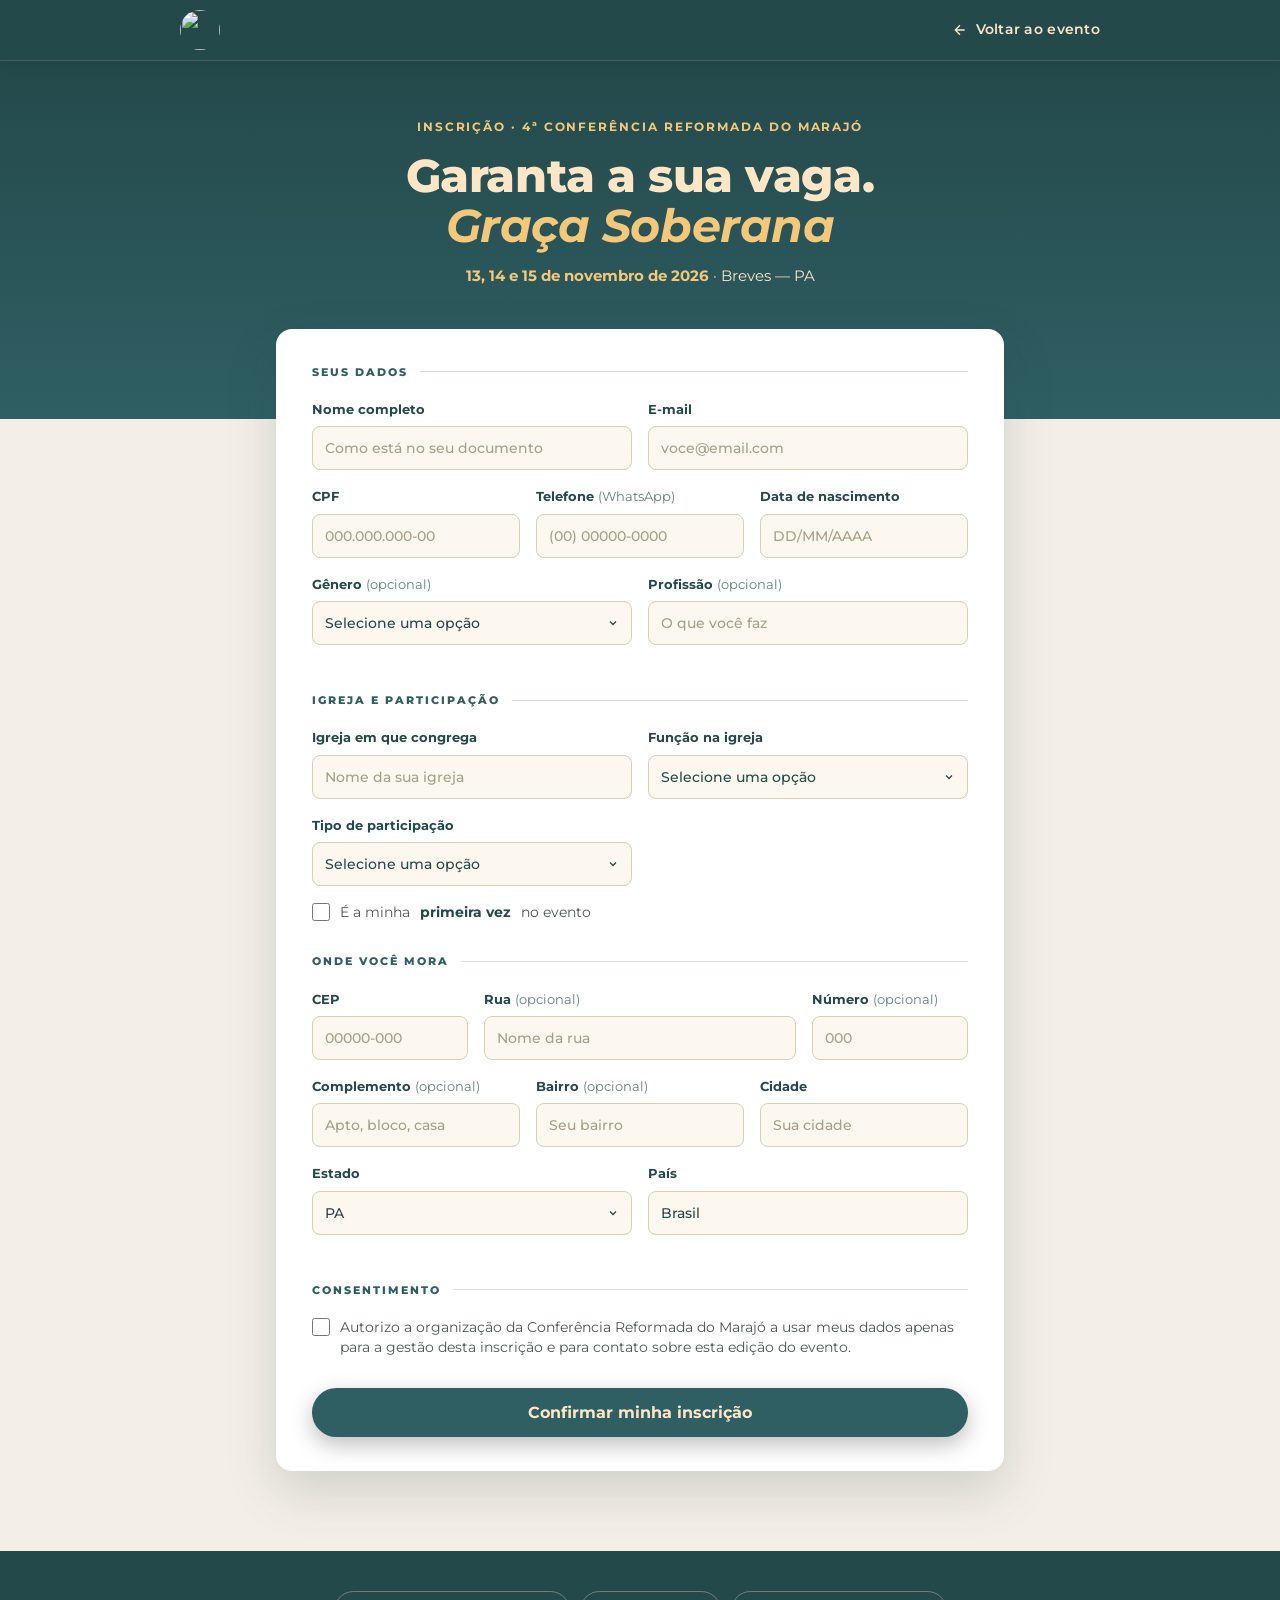
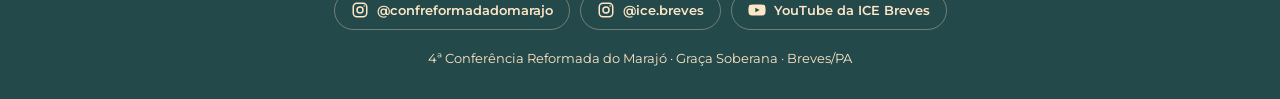
==== inscricao.html @ d71b738f "Add files via upload" ====
<!doctype html>
<html lang="pt-BR">
<head>
<meta charset="utf-8">
<meta name="viewport" content="width=device-width,initial-scale=1">
<title>Inscrição · Graça Soberana</title>
<meta name="description" content="Inscreva-se na 4ª Conferência Reformada do Marajó — Graça Soberana. 13, 14 e 15 de novembro de 2026, Breves/PA.">
<meta name="theme-color" content="#24494b">
<link rel="icon" href="img/favicon.png">
<link rel="apple-touch-icon" href="img/icone.png">
<link rel="preconnect" href="https://fonts.googleapis.com">
<link rel="preconnect" href="https://fonts.gstatic.com" crossorigin>
<link href="https://fonts.googleapis.com/css2?family=Montserrat:ital,wght@0,300;0,400;0,500;0,600;0,700;0,800;1,400&display=swap" rel="stylesheet">
<link rel="stylesheet" href="style.css">
</head>
<body class="page-form">

<header class="form-header">
  <div class="wrap nav">
    <a class="logo" href="index.html" aria-label="Página inicial"><img src="img/icone.png" alt=""></a>
    <a class="back" href="index.html">
      <svg width="16" height="16" viewBox="0 0 24 24" fill="none" stroke="currentColor" stroke-width="2" aria-hidden="true"><path d="M19 12H5M12 19l-7-7 7-7"/></svg>
      Voltar ao evento</a>
  </div>
</header>

<section class="form-hero">
  <img class="watermark" src="img/rosa.png" alt="" aria-hidden="true">
  <p class="eyebrow">Inscrição · 4ª Conferência Reformada do Marajó</p>
  <h1>Garanta a sua vaga.<br><span>Graça Soberana</span></h1>
  <p class="when"><strong>13, 14 e 15 de novembro de 2026</strong> · <span style="white-space:nowrap">Breves — PA</span></p>
</section>

<main class="form-main">
  <form id="form" class="card" novalidate>

    <fieldset>
      <legend>Seus dados</legend>
      <div class="row r2">
        <label>Nome completo
          <input name="nome" required autocomplete="name" placeholder="Como está no seu documento"></label>
        <label>E-mail
          <input name="email" type="email" required autocomplete="email" placeholder="voce@email.com"></label>
      </div>
      <div class="row r3">
        <label>CPF
          <input name="cpf" required inputmode="numeric" data-mask="cpf" placeholder="000.000.000-00"></label>
        <label>Telefone <i>(WhatsApp)</i>
          <input name="telefone" type="tel" required autocomplete="tel" data-mask="tel" placeholder="(00) 00000-0000"></label>
        <label>Data de nascimento
          <input name="nascimento" required inputmode="numeric" data-mask="data" placeholder="DD/MM/AAAA"></label>
      </div>
      <div class="row r2">
        <label>Gênero <i>(opcional)</i>
          <select name="genero">
            <option value="">Selecione uma opção</option>
            <option>Masculino</option><option>Feminino</option><option>Prefiro não informar</option>
          </select></label>
        <label>Profissão <i>(opcional)</i>
          <input name="profissao" placeholder="O que você faz"></label>
      </div>
    </fieldset>

    <fieldset>
      <legend>Igreja e participação</legend>
      <div class="row r2">
        <label>Igreja em que congrega
          <input name="igreja" required placeholder="Nome da sua igreja"></label>
        <label>Função na igreja
          <select name="funcao" required>
            <option value="">Selecione uma opção</option>
            <option>Membro</option><option>Pastor</option><option>Presbítero</option><option>Diácono</option>
            <option>Líder de ministério</option><option>Seminarista</option><option>Visitante / não membro</option><option>Outra</option>
          </select></label>
      </div>
      <div class="row r2">
        <label>Tipo de participação
          <select name="participacao" required>
            <option value="">Selecione uma opção</option>
            <option>Todos os dias (13 a 15)</option>
            <option>Somente sexta-feira (13)</option>
            <option>Somente sábado (14)</option>
            <option>Somente domingo (15)</option>
          </select></label>
      </div>
      <label class="check"><input type="checkbox" name="primeira_vez" value="Sim"> É a minha <b>primeira vez</b> no evento</label>
    </fieldset>

    <fieldset>
      <legend>Onde você mora</legend>
      <div class="row r-cep">
        <label>CEP
          <input name="cep" required inputmode="numeric" data-mask="cep" autocomplete="postal-code" placeholder="00000-000"></label>
        <label>Rua <i>(opcional)</i>
          <input name="rua" autocomplete="address-line1" placeholder="Nome da rua"></label>
        <label>Número <i>(opcional)</i>
          <input name="numero" placeholder="000"></label>
      </div>
      <div class="row r3">
        <label>Complemento <i>(opcional)</i>
          <input name="complemento" placeholder="Apto, bloco, casa"></label>
        <label>Bairro <i>(opcional)</i>
          <input name="bairro" placeholder="Seu bairro"></label>
        <label>Cidade
          <input name="cidade" required autocomplete="address-level2" placeholder="Sua cidade"></label>
      </div>
      <div class="row r2">
        <label>Estado
          <select name="estado" required>
            <option value="">Selecione uma opção</option>
            <option>AC</option><option>AL</option><option>AP</option><option>AM</option><option>BA</option><option>CE</option><option>DF</option>
            <option>ES</option><option>GO</option><option>MA</option><option>MT</option><option>MS</option><option>MG</option><option selected>PA</option>
            <option>PB</option><option>PR</option><option>PE</option><option>PI</option><option>RJ</option><option>RN</option><option>RS</option>
            <option>RO</option><option>RR</option><option>SC</option><option>SP</option><option>SE</option><option>TO</option><option>Outro país</option>
          </select></label>
        <label>País
          <input name="pais" required value="Brasil" autocomplete="country-name"></label>
      </div>
    </fieldset>

    <fieldset>
      <legend>Consentimento</legend>
      <label class="check"><input type="checkbox" name="consentimento" value="Sim" required>
        Autorizo a organização da Conferência Reformada do Marajó a usar meus dados apenas para a gestão desta inscrição e para contato sobre esta edição do evento.</label>
    </fieldset>

    <p class="form-error" id="erro" role="alert" hidden></p>
    <button class="btn submit" type="submit">Confirmar minha inscrição</button>
  </form>

  <div class="card done" id="sucesso" hidden tabindex="-1">
    <img src="img/icone.png" alt="">
    <h2>Inscrição confirmada!</h2>
    <p>Obrigado, <strong id="sucesso-nome"></strong>. Recebemos sua inscrição para a <b>Graça Soberana</b>, nos dias 13, 14 e 15 de novembro, em Breves — PA.</p>
    <p>Em breve entraremos em contato pelo WhatsApp ou e-mail informado.</p>
    <a class="btn" href="index.html">Voltar ao evento</a>
  </div>
</main>

<footer>
  <img src="img/rosa.png" alt="">
  <div class="social">
    <a href="https://www.instagram.com/confreformadadomarajo/" target="_blank" rel="noopener">
      <svg viewBox="0 0 24 24" width="18" height="18" fill="none" stroke="currentColor" stroke-width="2" aria-hidden="true"><rect x="3" y="3" width="18" height="18" rx="5"/><circle cx="12" cy="12" r="4"/><circle cx="17.5" cy="6.5" r="1" fill="currentColor" stroke="none"/></svg>
      @confreformadadomarajo</a>
    <a href="https://www.instagram.com/ice.breves/" target="_blank" rel="noopener">
      <svg viewBox="0 0 24 24" width="18" height="18" fill="none" stroke="currentColor" stroke-width="2" aria-hidden="true"><rect x="3" y="3" width="18" height="18" rx="5"/><circle cx="12" cy="12" r="4"/><circle cx="17.5" cy="6.5" r="1" fill="currentColor" stroke="none"/></svg>
      @ice.breves</a>
    <a href="https://www.youtube.com/@IgrejaCrist%C3%A3Evang%C3%A9licaBreves-P" target="_blank" rel="noopener">
      <svg viewBox="0 0 24 24" width="18" height="18" fill="currentColor" aria-hidden="true"><path d="M23 7.2a3 3 0 0 0-2.1-2.1C19 4.6 12 4.6 12 4.6s-7 0-8.9.5A3 3 0 0 0 1 7.2 31 31 0 0 0 .5 12a31 31 0 0 0 .5 4.8 3 3 0 0 0 2.1 2.1c1.9.5 8.9.5 8.9.5s7 0 8.9-.5a3 3 0 0 0 2.1-2.1 31 31 0 0 0 .5-4.8 31 31 0 0 0-.5-4.8zM9.75 15.02V8.98L15.5 12l-5.75 3.02z"/></svg>
      YouTube da ICE Breves</a>
  </div>
  4ª Conferência Reformada do Marajó · Graça Soberana · Breves/PA
</footer>

<script>
// ===== Edite aqui =====
// URL do "App da Web" do Google Apps Script (veja o arquivo google-apps-script.gs).
// Enquanto estiver vazio, o formulário NÃO envia os dados (apenas simula, para testes).
const ENDPOINT = "";
// ======================

const form = document.getElementById('form');
const erro = document.getElementById('erro');

// Máscaras
const masks = {
  cpf:  v => v.slice(0, 11).replace(/(\d{3})(\d)/, '$1.$2').replace(/(\d{3})(\d)/, '$1.$2').replace(/(\d{3})(\d{1,2})$/, '$1-$2'),
  tel:  v => v.slice(0, 11).replace(/^(\d{2})(\d)/, '($1) $2').replace(/(\d)(\d{4})$/, '$1-$2'),
  data: v => v.slice(0, 8).replace(/^(\d{2})(\d)/, '$1/$2').replace(/^(\d{2}\/\d{2})(\d)/, '$1/$2'),
  cep:  v => v.slice(0, 8).replace(/^(\d{5})(\d)/, '$1-$2')
};
form.querySelectorAll('[data-mask]').forEach(i => i.addEventListener('input', () => {
  i.value = masks[i.dataset.mask](i.value.replace(/\D/g, ''));
}));

// Validações extras
function cpfValido(c) {
  c = c.replace(/\D/g, '');
  if (c.length !== 11 || /^(\d)\1+$/.test(c)) return false;
  for (let t = 9; t < 11; t++) {
    let s = 0;
    for (let i = 0; i < t; i++) s += c[i] * (t + 1 - i);
    if (((s * 10) % 11) % 10 != c[t]) return false;
  }
  return true;
}
function dataValida(d) {
  const m = d.match(/^(\d{2})\/(\d{2})\/(\d{4})$/);
  if (!m) return false;
  const dt = new Date(m[3], m[2] - 1, m[1]);
  return dt.getDate() == m[1] && dt.getMonth() == m[2] - 1 && m[3] > 1900 && dt < new Date();
}
const extras = {
  cpf: i => cpfValido(i.value) || 'CPF inválido.',
  telefone: i => i.value.replace(/\D/g, '').length >= 10 || 'Telefone incompleto.',
  nascimento: i => dataValida(i.value) || 'Data de nascimento inválida.',
  cep: i => i.value.replace(/\D/g, '').length === 8 || 'CEP incompleto.'
};

// Preenche o endereço pelo CEP (ViaCEP)
form.cep.addEventListener('input', async () => {
  const cep = form.cep.value.replace(/\D/g, '');
  if (cep.length !== 8) return;
  try {
    const r = await (await fetch(`https://viacep.com.br/ws/${cep}/json/`)).json();
    if (r.erro) return;
    if (!form.rua.value) form.rua.value = r.logradouro || '';
    if (!form.bairro.value) form.bairro.value = r.bairro || '';
    form.cidade.value = r.localidade || form.cidade.value;
    if (r.uf) form.estado.value = r.uf;
    form.numero.focus();
  } catch (e) { /* sem internet: a pessoa preenche manualmente */ }
});

function validar() {
  let primeiro = null;
  form.querySelectorAll('input, select').forEach(i => {
    let msg = '';
    if (i.required && (i.type === 'checkbox' ? !i.checked : !i.value.trim())) msg = 'Campo obrigatório.';
    else if (i.type === 'email' && i.value && !i.checkValidity()) msg = 'E-mail inválido.';
    else if (i.value && extras[i.name]) { const r = extras[i.name](i); if (r !== true) msg = r; }
    const box = i.closest('label');
    box.classList.toggle('invalid', !!msg);
    box.querySelector('.msg')?.remove();
    if (msg && i.type !== 'checkbox') box.insertAdjacentHTML('beforeend', `<small class="msg">${msg}</small>`);
    if (msg && !primeiro) primeiro = i;
  });
  if (primeiro) primeiro.focus();
  return !primeiro;
}
form.addEventListener('input', e => {
  const box = e.target.closest('label');
  if (box?.classList.contains('invalid')) { box.classList.remove('invalid'); box.querySelector('.msg')?.remove(); }
});

form.addEventListener('submit', async e => {
  e.preventDefault();
  erro.hidden = true;
  if (!validar()) { erro.textContent = 'Confira os campos destacados.'; erro.hidden = false; return; }

  const btn = form.querySelector('.submit');
  btn.disabled = true; btn.textContent = 'Enviando…';
  const dados = Object.fromEntries(new FormData(form));
  dados.primeira_vez = dados.primeira_vez || 'Não';
  dados.data_inscricao = new Date().toLocaleString('pt-BR');

  try {
    if (ENDPOINT) {
      // text/plain evita o bloqueio de CORS do Google Apps Script
      await fetch(ENDPOINT, { method: 'POST', mode: 'no-cors', headers: { 'Content-Type': 'text/plain;charset=utf-8' }, body: JSON.stringify(dados) });
    } else {
      console.warn('ENDPOINT não configurado — inscrição apenas simulada:', dados);
    }
    document.getElementById('sucesso-nome').textContent = dados.nome.split(' ')[0];
    form.hidden = true;
    const ok = document.getElementById('sucesso');
    ok.hidden = false; ok.focus();
    scrollTo({ top: document.querySelector('.form-main').offsetTop - 120, behavior: 'smooth' });
  } catch (err) {
    erro.textContent = 'Não foi possível enviar agora. Verifique sua conexão e tente novamente.';
    erro.hidden = false;
    btn.disabled = false; btn.textContent = 'Confirmar minha inscrição';
  }
});
</script>
</body>
</html>
---- style.css ----
:root{
  --teal:#2f5f63;
  --teal-2:#3a6b6f;
  --teal-3:#24494b;
  --cream:#fde6c6;
  --sand:#e4d9c3;
  --ink:#4f5658;
  --gray:#e2e0dc;
  --gutter:20px;
}
*{box-sizing:border-box;margin:0;padding:0}
html{scroll-behavior:smooth;scroll-padding-top:64px;-webkit-text-size-adjust:100%;text-size-adjust:100%}
/* trava a rolagem da página enquanto o menu do celular ou a biografia estão abertos
   (só no html: no body ele quebraria o cabeçalho fixo) */
html.locked{overflow:hidden}
body{font-family:Montserrat,system-ui,sans-serif;background:var(--teal-2);color:var(--cream);line-height:1.65;-webkit-font-smoothing:antialiased}
img{max-width:100%;display:block}
a{color:inherit}
a,button,[role=button]{-webkit-tap-highlight-color:transparent}
/* as margens laterais respeitam o recorte da câmera dos celulares deitados */
.wrap{max-width:960px;margin:0 auto;padding:0 20px;padding:0 max(var(--gutter),env(safe-area-inset-right)) 0 max(var(--gutter),env(safe-area-inset-left))}

/* ---------- Header ---------- */
header{position:sticky;top:0;z-index:30;background:var(--cream);box-shadow:0 2px 12px rgba(0,0,0,.08);padding-top:env(safe-area-inset-top,0px)}
.nav{display:flex;align-items:center;justify-content:space-between;height:60px}
.nav .logo img{width:40px;height:40px;border-radius:50%}
.menu{list-style:none;display:flex;gap:26px;margin-left:auto}
.nav a{text-decoration:none;font-size:13px;font-weight:700;color:var(--teal);letter-spacing:.02em}
.nav .pill{margin-left:26px;background:var(--teal);color:var(--cream);padding:7px 16px;border-radius:999px;transition:background .2s,transform .15s}
@media (hover:hover){
  .nav a:hover{color:var(--teal-3);text-decoration:underline;text-underline-offset:4px}
  .nav .pill:hover{background:var(--teal-3);color:var(--cream);text-decoration:none}
}
.nav .pill:active{transform:scale(.95)}
.burger{display:none}

/* Menu do celular: o hambúrguer abre um painel com todos os links do desktop */
@media (max-width:680px){
  .nav .pill{order:1;margin-left:auto;padding:9px 16px}
  .burger{order:2;display:grid;place-items:center;width:44px;height:44px;margin:0 -8px 0 8px;padding:0;background:none;border:0;border-radius:50%;color:var(--teal);cursor:pointer;transition:background .2s}
  .burger span,.burger span::before,.burger span::after{display:block;width:22px;height:2px;border-radius:2px;background:currentColor;transition:transform .35s cubic-bezier(.6,0,.2,1),background-color .2s}
  .burger span{position:relative}
  .burger span::before,.burger span::after{content:"";position:absolute;left:0}
  .burger span::before{top:-7px}
  .burger span::after{top:7px}
  .burger:active{background:rgba(47,95,99,.12)}
  .burger:focus-visible{outline:2px solid var(--teal);outline-offset:2px}
  .menu-open .burger span{background-color:transparent}
  .menu-open .burger span::before{transform:translateY(7px) rotate(45deg)}
  .menu-open .burger span::after{transform:translateY(-7px) rotate(-45deg)}

  .menu{position:absolute;top:100%;left:0;right:0;flex-direction:column;gap:0;margin:0;padding:4px var(--gutter) 14px;
    background:var(--cream);box-shadow:0 18px 30px rgba(0,0,0,.2);max-height:calc(100vh - 60px);max-height:calc(100dvh - 60px);overflow:auto;overscroll-behavior:contain;
    visibility:hidden;clip-path:inset(0 0 100% 0);transition:clip-path .3s cubic-bezier(.6,0,.2,1),visibility 0s .3s}
  .menu-open .menu{visibility:visible;clip-path:inset(0 0 -60px 0);transition:clip-path .45s cubic-bezier(.2,.8,.2,1)}
  .menu li{--i:0;opacity:0;transform:translateY(-8px);transition:opacity .2s,transform .2s}
  .menu li:nth-child(2){--i:1}.menu li:nth-child(3){--i:2}.menu li:nth-child(4){--i:3}
  .menu-open .menu li{opacity:1;transform:none;transition:opacity .35s,transform .35s;transition-delay:calc(.08s + var(--i)*.05s)}
  .menu a{display:flex;align-items:center;gap:14px;padding:15px 4px;font-size:17px;border-bottom:1px solid rgba(47,95,99,.14);transition:background .2s}
  .menu li:last-child a{border-bottom:0}
  .menu a::before{content:"";flex:none;width:7px;height:7px;border-radius:50%;background:rgba(47,95,99,.22);transition:background .3s,transform .3s}
  .menu a::after{content:"";flex:none;width:8px;height:8px;margin:0 6px 0 auto;border:solid currentColor;border-width:2px 2px 0 0;transform:rotate(45deg);opacity:.45}
  .menu a.active{color:var(--teal-3)}
  .menu a.active::before{background:var(--teal);transform:scale(1.35)}
  .menu a:active{background:rgba(47,95,99,.07)}
  /* fundo escurecido sob o painel; tocar nele fecha o menu */
  .site-header::before{content:"";position:fixed;left:0;right:0;bottom:0;top:60px;top:calc(60px + env(safe-area-inset-top,0px));background:rgba(10,25,26,.45);
    opacity:0;visibility:hidden;transition:opacity .3s,visibility 0s .3s}
  .menu-open::before{opacity:1;visibility:visible;transition:opacity .3s}
}

/* ---------- Hero ---------- */
.hero{position:relative;overflow:hidden;padding:90px 0 120px;background:var(--teal)}
.hero>*{position:relative}
.hero .watermark{position:absolute;right:-140px;top:50%;transform:translateY(-50%);width:min(760px,70vw);max-width:none;opacity:.07;pointer-events:none}
.hero-grid{max-width:1180px;display:grid;grid-template-columns:1fr 1.05fr;gap:56px;align-items:center}
.hero-text{text-align:center}
.hero .title{width:min(520px,100%);margin:0 auto 6px}
.hero .sub{font-size:clamp(17px,2vw,21px);font-style:italic;font-weight:400;margin-bottom:22px}
.kicker{display:inline-flex;align-items:center;gap:10px;font-size:16px;font-weight:500}
.kicker img{width:32px;height:32px;flex:none}
.hero .date{margin-top:22px;font-size:clamp(17px,1.9vw,21px);font-weight:600}
.hero .date strong{color:#f3c87a;font-weight:800}
.hero .city{margin-top:6px;font-size:16px;opacity:.85}

.video{position:relative;aspect-ratio:16/9;border-radius:22px;overflow:hidden;cursor:pointer;
  border:1px solid rgba(253,230,198,.3);background:var(--teal-3);box-shadow:0 24px 50px rgba(0,0,0,.35)}
/* a miniatura do YouTube tem faixas pretas laterais: o zoom esconde */
.video img{width:100%;height:100%;object-fit:cover;transform:scale(1.2);transition:transform .5s}
.video .play{position:absolute;left:50%;top:50%;transform:translate(-50%,-50%);width:84px;height:84px;border-radius:50%;
  background:var(--cream);color:var(--teal-3);display:grid;place-items:center;padding-left:5px;
  box-shadow:0 8px 26px rgba(0,0,0,.4);transition:transform .2s}
.video:focus-visible .play{transform:translate(-50%,-50%) scale(1.08)}
.video:focus-visible{outline:3px solid var(--cream);outline-offset:4px}
.video iframe{width:100%;height:100%;border:0;display:block}
.video.playing{cursor:default}
@media (hover:hover){
  .video:hover img{transform:scale(1.24)}
  .video:hover .play{transform:translate(-50%,-50%) scale(1.08)}
}
.video:active .play{transform:translate(-50%,-50%) scale(.94)}
/* No toque não existe "passar o mouse": o zoom acontece quando o vídeo chega ao meio da tela e o play pulsa convidando ao toque */
@media (hover:none){
  .video img{transition-duration:1.6s}
  .video.in-view img{transform:scale(1.24)}
  .video .play::before{content:"";position:absolute;inset:0;border-radius:50%;border:2px solid var(--cream);animation:pulso 2.4s cubic-bezier(.2,.6,.35,1) infinite}
}
@keyframes pulso{from{transform:scale(1);opacity:.8}to{transform:scale(1.7);opacity:0}}

.btn{display:inline-block;background:var(--cream);color:var(--teal-3);text-decoration:none;font-weight:700;font-size:15px;
  padding:12px 28px;border-radius:999px;box-shadow:0 8px 22px rgba(0,0,0,.25);transition:transform .2s,box-shadow .2s}
@media (hover:hover){.btn:hover{transform:translateY(-2px);box-shadow:0 12px 28px rgba(0,0,0,.3)}}
.btn:active{transform:scale(.97);box-shadow:0 4px 14px rgba(0,0,0,.25)}
.hero .btn{margin-top:28px;padding:15px 36px;font-size:17px}

.countdown{display:flex;justify-content:center;gap:12px;margin-top:30px}
.countdown div{min-width:70px;padding:10px 6px;border:1px solid rgba(253,230,198,.35);border-radius:8px;background:rgba(36,73,75,.35)}
.countdown b{display:block;font-size:26px;font-weight:800;line-height:1.1;font-variant-numeric:tabular-nums}
.countdown span{font-size:11px;text-transform:uppercase;letter-spacing:.08em;opacity:.8}

/* ---------- Igreja anfitriã ---------- */
.igreja{background:#f4efe6;color:var(--ink);padding:96px 0}
.igreja-grid{max-width:1180px;display:grid;grid-template-columns:1.05fr 1fr;gap:64px;align-items:center}
.eyebrow-dark{display:flex;align-items:center;gap:10px;font-size:14px;font-weight:600;letter-spacing:.08em;text-transform:uppercase;color:var(--teal)}
.eyebrow-dark img{width:34px;height:34px;border-radius:50%}
.igreja h2{margin:14px 0 22px;color:var(--teal-3);text-transform:none;letter-spacing:-.01em;font-size:clamp(28px,3.6vw,40px);line-height:1.15}
.igreja-text>p{font-size:16px;margin-bottom:16px}
.igreja-text strong{color:var(--teal-3)}
.igreja h3{margin:34px 0 16px;font-size:18px;font-weight:700;color:var(--teal-3)}
.features{list-style:none;display:grid;grid-template-columns:1fr 1fr;gap:18px 28px}
.features li{display:flex;gap:12px;align-items:flex-start;font-size:14.5px;line-height:1.5;color:#6b7173}
.features svg{flex:none;width:26px;height:26px;fill:none;stroke:var(--teal);stroke-width:1.6;stroke-linecap:round;stroke-linejoin:round}
.igreja-foto{margin:0}
.igreja-foto img{width:100%;height:auto;aspect-ratio:16/10;object-fit:cover;border-radius:18px;box-shadow:0 24px 50px rgba(36,73,75,.25)}
.igreja-foto figcaption{display:flex;align-items:center;gap:6px;margin-top:14px;font-size:13px;color:#6b7173}
.igreja-foto figcaption::before{content:"";width:8px;height:8px;border-radius:50%;background:var(--teal)}
@media (max-width:900px){
  .igreja{padding:64px 0}
  .igreja-grid{grid-template-columns:1fr;gap:40px}
  .igreja-foto{order:-1}
}
@media (max-width:560px){
  .features{grid-template-columns:1fr}
}

/* ---------- Sobre ---------- */
.sobre{background:var(--gray);color:var(--ink);padding:96px 0}
.sobre .wrap{max-width:1180px}
.sobre-grid{display:grid;grid-template-columns:1.15fr 1fr;gap:64px;align-items:start}

/* Linha do tempo das edições (solas da Reforma) */
.historia{position:sticky;top:90px;background:var(--teal);color:var(--cream);border-radius:16px;padding:34px 32px;box-shadow:0 20px 44px rgba(36,73,75,.25)}
.sobre .historia-kicker{margin:0;font-size:12px;font-weight:700;letter-spacing:.16em;text-transform:uppercase;color:#f3c87a}
.historia h3{font-size:26px;font-weight:800;color:var(--cream);margin:6px 0 10px}
.sobre .historia-intro{font-size:14px;opacity:.85;margin-bottom:26px}
.timeline{list-style:none;position:relative}
.timeline::before{content:"";position:absolute;left:21px;top:8px;bottom:8px;width:2px;background:rgba(253,230,198,.25)}
.timeline li{position:relative;display:grid;grid-template-columns:44px 1fr;gap:16px;padding-bottom:22px}
.timeline li:last-child{padding-bottom:0}
.timeline .ed{position:relative;z-index:1;width:44px;height:44px;border-radius:50%;display:grid;place-items:center;
  background:var(--teal-3);border:2px solid rgba(253,230,198,.45);font-weight:800;font-size:14px}
.timeline small{display:block;font-size:12px;letter-spacing:.04em;opacity:.8}
.timeline small em{font-style:italic;color:#f3c87a}
.timeline strong{display:block;font-size:17px;line-height:1.3;margin:2px 0 3px;color:var(--cream)}
.timeline .ref{display:block;font-size:13px;font-style:italic;opacity:.8}
.timeline .who{display:block;font-size:12.5px;opacity:.7;margin-top:4px}
.timeline .atual .ed{background:#f3c87a;border-color:#f3c87a;color:var(--teal-3)}
.timeline .atual strong{color:#f3c87a;font-size:19px}
.timeline .atual small b{display:inline-block;margin-left:4px;padding:1px 8px;border-radius:999px;background:var(--cream);color:var(--teal-3);font-size:10.5px;text-transform:uppercase;letter-spacing:.06em}
.timeline .futura .ed{background:transparent;border-style:dashed}
.timeline .futura strong{opacity:.6;font-weight:600}
/* No celular a trajetória não fica fixa ao lado do texto: a linha dourada se preenche até a edição atual e cada edição acende conforme a rolagem */
.timeline.progress::after{content:"";position:absolute;left:21px;top:8px;width:2px;height:var(--fim,0);background:#f3c87a;transform-origin:top;transform:scaleY(var(--p,0));transition:transform .15s linear}
.timeline.progress li>div{transition:opacity .5s}
.timeline.progress .ed{transition:transform .5s cubic-bezier(.3,1.6,.5,1),background-color .4s,border-color .4s,color .4s}
.timeline.progress li:not(.on)>div{opacity:.35}
.timeline.progress li:not(.on) .ed{transform:scale(.86);background:var(--teal-3);border-color:rgba(253,230,198,.2);color:rgba(253,230,198,.45)}
@media (max-width:900px){
  .sobre-grid{grid-template-columns:1fr;gap:44px}
  .historia{position:static;padding:28px 22px}
}
.badge{width:116px;height:116px;margin:0 auto 44px;border-radius:50%;background:var(--teal);display:grid;place-items:center;box-shadow:0 10px 24px rgba(47,95,99,.3)}
.badge img{width:86px}
.sobre h2{color:var(--teal);text-align:center}
.sobre p{font-size:15.5px;margin-bottom:20px}
.sobre blockquote{margin:30px 0;padding:18px 22px;border-left:4px solid var(--teal);background:rgba(47,95,99,.07);font-style:italic;color:var(--teal-3)}
.sobre blockquote cite{display:block;margin-top:6px;font-style:normal;font-weight:700;font-size:13px}

/* ---------- Seções escuras ---------- */
section.dark{padding:84px 0;text-align:center}
section.alt{background:var(--teal)}
h2{font-size:clamp(24px,3.2vw,30px);font-weight:800;letter-spacing:.04em;color:var(--sand);margin-bottom:44px;text-transform:uppercase}

/* ---------- Programação ---------- */
.agenda{background:var(--teal-3)}
.agenda h2{margin-bottom:10px}
.agenda-sub{margin-bottom:44px;opacity:.85}
.day{display:grid;grid-template-columns:190px 1fr;gap:36px;padding:34px 0;border-top:1px solid rgba(253,230,198,.18);text-align:left}
.day:last-child{border-bottom:1px solid rgba(253,230,198,.18)}
.day:nth-of-type(1){--day:var(--cream)}
.day:nth-of-type(2){--day:#f3c87a}
.day:nth-of-type(3){--day:#9fd3c7}
.day-date{display:grid;grid-template-columns:auto 1fr;grid-template-areas:"tag num" "mes mes";align-items:end;column-gap:10px;align-self:start;position:sticky;top:80px}
.day-date .tag{grid-area:tag;margin-bottom:12px;padding:2px 9px;border-radius:4px;font-size:12px;font-weight:700;text-transform:uppercase;letter-spacing:.04em;color:var(--teal-3)}
.tag.t1{background:var(--cream)}.tag.t2{background:#f3c87a}.tag.t3{background:#9fd3c7}
.day-date b{grid-area:num;font-size:68px;font-weight:800;line-height:1;letter-spacing:-.02em}
.day-date small{grid-area:mes;margin-top:6px;font-size:14px;opacity:.8}
.day-body{display:grid;grid-template-columns:repeat(auto-fit,minmax(min(250px,100%),1fr));gap:28px 36px;padding-left:36px;border-left:2px solid var(--day,rgba(253,230,198,.35))}
.period h3{font-size:13px;font-weight:700;text-transform:uppercase;letter-spacing:.1em;color:#f3c87a;margin-bottom:12px}
.period ul{list-style:none}
.period li{position:relative;padding:6px 0 6px 66px;font-size:14.5px;line-height:1.45}
.period li time{position:absolute;left:0;font-weight:700;opacity:.75;font-variant-numeric:tabular-nums}
.period li em{display:block;font-size:13px;opacity:.75}
.period li.hl strong{color:var(--sand);font-weight:700}

/* ---------- Preletores ---------- */
#preletores .wrap{max-width:1120px}
.speakers{display:flex;flex-wrap:wrap;justify-content:center;gap:28px}
/* o cartão inteiro abre a biografia (o botão se estende por cima dele) */
.sp{position:relative;display:flex;flex-direction:column;flex:0 0 calc((100% - 4*28px)/5)}
.sp img{width:100%;aspect-ratio:600/740;object-fit:cover;border-radius:6px;margin-bottom:18px;box-shadow:0 14px 30px rgba(0,0,0,.25);transition:transform .3s,box-shadow .3s}
.sp h3{font-size:17px;font-weight:700;color:var(--sand);line-height:1.3}
.sp small{display:block;font-size:12px;letter-spacing:.08em;text-transform:uppercase;opacity:.7;margin-bottom:4px}
.sp button{align-self:center;margin-top:auto;padding-top:8px;background:none;border:0;color:var(--cream);font:300 16px Montserrat,sans-serif;cursor:pointer}
.sp button::after{content:"";position:absolute;inset:0;border-radius:8px}
.sp button:focus-visible{outline:0}
.sp button:focus-visible::after{outline:2px solid var(--cream);outline-offset:6px}
@media (hover:hover){
  .sp:hover img{transform:translateY(-4px)}
  .sp:hover button{text-decoration:underline;text-underline-offset:4px}
}
.sp:active img{transform:translateY(-2px) scale(.98)}
/* no toque: a foto se ergue ao passar pelo meio da tela e o "Biografia" já aparece sublinhado */
@media (hover:none){
  .sp button{text-decoration:underline;text-decoration-color:rgba(253,230,198,.4);text-underline-offset:5px}
  .sp.in-view img{transform:translateY(-4px);box-shadow:0 22px 38px rgba(0,0,0,.33)}
  .sp.in-view:active img{transform:translateY(-2px) scale(.98)}
}

/* ---------- Local ---------- */
.local p{font-size:15px}
.maplink{display:inline-flex;align-items:center;gap:6px;margin-top:14px;padding:4px 0;font-size:14px;opacity:.85;text-decoration:none}
@media (hover:hover){.maplink:hover{opacity:1;text-decoration:underline}}
.maplink:active{opacity:1}
.map{width:100%;height:100%;min-height:360px;border:0;display:block;border-radius:10px}
.local-grid{display:grid;grid-template-columns:1.25fr 1fr;gap:32px;margin-top:34px;text-align:left;align-items:stretch}
.chegar{background:rgba(36,73,75,.55);border:1px solid rgba(253,230,198,.18);border-radius:10px;padding:28px 30px}
.chegar h3{font-size:22px;font-weight:800;color:var(--sand);margin-bottom:20px}
.via+.via{margin-top:22px;padding-top:20px;border-top:1px solid rgba(253,230,198,.15)}
.via h4{display:flex;align-items:center;flex-wrap:wrap;gap:4px 10px;font-size:13px;font-weight:700;letter-spacing:.1em;text-transform:uppercase;color:#f3c87a;margin-bottom:8px}
.via h4 small{font-size:11px;font-weight:500;letter-spacing:.04em;text-transform:none;opacity:.8;color:var(--cream)}
.via h4 svg{width:20px;height:20px;fill:none;stroke:currentColor;stroke-width:1.7;stroke-linecap:round;stroke-linejoin:round}
.via p{font-size:15px}
.barcos{list-style:none}
.barcos li{padding:12px 0}
.barcos li+li{border-top:1px dashed rgba(253,230,198,.15)}
.barcos strong{display:block;font-size:15.5px;color:var(--sand)}
.barcos span{display:block;font-size:13.5px;opacity:.8;margin:2px 0 8px}
.barcos .em-breve{font-style:italic;margin-bottom:0}
.wa{display:inline-flex;align-items:center;gap:8px;padding:7px 14px;border-radius:999px;background:#25d366;color:#0b3d22;
  font-size:13.5px;font-weight:700;text-decoration:none;transition:transform .2s,box-shadow .2s}
.wa svg{width:17px;height:17px;fill:currentColor}
.wa-row{display:flex;flex-wrap:wrap;gap:8px}
@media (hover:hover){.wa:hover{transform:translateY(-1px);box-shadow:0 6px 16px rgba(0,0,0,.25)}}
.wa:active{transform:scale(.96);box-shadow:0 3px 10px rgba(0,0,0,.25)}
@media (max-width:860px){
  .local-grid{grid-template-columns:1fr}
  .map{min-height:300px;aspect-ratio:16/10;height:auto}
  .chegar{padding:24px 20px}
}

/* ---------- Inscrição (chamada) ---------- */
.cta .grid{display:grid;grid-template-columns:300px 1fr;gap:48px;align-items:center;text-align:left;max-width:780px;margin:0 auto}
.cta-card{position:relative;aspect-ratio:3/4;border-radius:8px;overflow:hidden;box-shadow:0 16px 36px rgba(0,0,0,.35)}
.cta-card::after{content:"";position:absolute;inset:0;background:linear-gradient(180deg,rgba(47,95,99,.92) 0%,rgba(47,95,99,.6) 42%,rgba(47,95,99,.15) 75%,rgba(47,95,99,.35) 100%)}
.cta-photo{position:absolute;inset:0;width:100%;height:100%;object-fit:cover;object-position:50% 70%}
.cta-logo{position:absolute;z-index:1;top:7%;left:50%;transform:translateX(-50%);width:84%;filter:drop-shadow(0 2px 8px rgba(0,0,0,.35))}
.cta h3{font-size:24px;color:var(--sand);margin-bottom:12px}
.cta ul{list-style:none;margin:18px 0 28px}
.cta li{padding:6px 0;border-bottom:1px solid rgba(253,230,198,.15);font-size:15px}
.cta li b{color:var(--sand)}

/* ---------- Rodapé ---------- */
footer{background:var(--teal-3);text-align:center;font-size:13px;padding:30px 20px;
  padding:30px max(20px,env(safe-area-inset-right)) calc(30px + env(safe-area-inset-bottom,0px)) max(20px,env(safe-area-inset-left))}
footer img{width:36px;margin:0 auto 10px}
.social{display:flex;flex-wrap:wrap;justify-content:center;gap:10px;margin:6px 0 18px}
.social a{display:inline-flex;align-items:center;gap:8px;padding:8px 16px;border:1px solid rgba(253,230,198,.35);border-radius:999px;
  text-decoration:none;font-size:13px;font-weight:600;transition:background .2s,border-color .2s,transform .15s}
@media (hover:hover){.social a:hover{background:rgba(253,230,198,.1);border-color:var(--cream)}}
.social a:active{background:rgba(253,230,198,.14);border-color:var(--cream);transform:scale(.97)}
.social svg{flex:none}

/* ---------- Biografia (painel que sobe de baixo) ---------- */
.overlay{--dur:1s;position:fixed;inset:0;z-index:999;display:flex;align-items:flex-end;background:rgba(10,25,26,.45);
  visibility:hidden;opacity:0;transition:opacity .4s,visibility 0s .4s;touch-action:none}
.overlay.open{visibility:visible;opacity:1;transition:opacity .4s}
.sheet{position:relative;width:100%;display:grid;grid-template-columns:42% 58%;min-height:360px;
  opacity:0;transform:translate3d(0,100%,0);box-shadow:0 -12px 40px rgba(0,0,0,.3);overscroll-behavior:contain;touch-action:pan-y}
.overlay.open .sheet{animation:fadeInUp var(--dur) both}
.overlay.closing .sheet{animation:fadeOutDown calc(var(--dur)*.6) both}
@keyframes fadeInUp{from{opacity:0;transform:translate3d(0,100%,0)}to{opacity:1;transform:none}}
@keyframes fadeOutDown{from{opacity:1;transform:none}to{opacity:0;transform:translate3d(0,100%,0)}}
.sheet-left{background:var(--teal-3);display:flex;flex-direction:column;align-items:center;justify-content:center;padding:32px 16px;padding-left:max(16px,env(safe-area-inset-left))}
.sheet-left img{width:150px;aspect-ratio:600/740;object-fit:cover;border-radius:6px;box-shadow:0 12px 28px rgba(0,0,0,.35)}
.sheet-left h2{margin:22px 0 0;font-size:clamp(22px,2.6vw,32px);text-transform:none;letter-spacing:0;color:var(--cream);text-align:center}
.sheet-right{background:var(--cream);color:var(--ink);padding:60px 56px;padding-right:max(56px,env(safe-area-inset-right));display:flex;align-items:center;font-size:17px;line-height:1.7}
.sheet-right p{max-width:640px}
.grab{display:none}
.close{position:absolute;top:18px;right:18px;right:max(18px,env(safe-area-inset-right));width:32px;height:32px;background:none;border:0;cursor:pointer;border-radius:50%;transition:background .2s}
.close::before,.close::after{content:"";position:absolute;left:50%;top:50%;width:24px;height:2px;background:var(--teal)}
.close::before{transform:translate(-50%,-50%) rotate(45deg)}
.close::after{transform:translate(-50%,-50%) rotate(-45deg)}
@media (hover:hover){.close:hover{background:rgba(47,95,99,.1)}}
.close:active{background:rgba(47,95,99,.16)}
.close:focus-visible{outline:2px solid var(--teal);outline-offset:2px}
/* no celular vira uma "gaveta" com alça: pode ser arrastada para baixo para fechar */
@media (max-width:700px){
  .sheet{grid-template-columns:1fr;min-height:0;max-height:90vh;max-height:90dvh;overflow:auto;border-radius:20px 20px 0 0;overscroll-behavior:none}
  .grab{display:block;position:absolute;z-index:2;top:9px;left:50%;width:42px;height:4px;margin-left:-21px;border-radius:4px;background:rgba(253,230,198,.45)}
  .sheet-left{padding:34px 16px 22px}
  .sheet-left img{width:120px}
  .sheet-left h2{margin-top:18px;font-size:24px}
  .sheet-right{padding:28px 22px;padding-bottom:calc(36px + env(safe-area-inset-bottom,0px));font-size:15.5px}
  .close{top:10px;right:10px;width:44px;height:44px}
  .close::before,.close::after{width:22px;background:var(--cream)}
  .close:active{background:rgba(253,230,198,.14)}
  .close:focus-visible{outline-color:var(--cream)}
}
/* celular deitado: pouca altura — foto ao lado do texto e o painel rola por dentro */
@media (max-height:520px) and (orientation:landscape){
  .sheet{grid-template-columns:36% 64%;min-height:0;max-height:94vh;max-height:94dvh;overflow:auto;border-radius:20px 20px 0 0;overscroll-behavior:none}
  .grab{display:none}
  .sheet-left{padding:22px 16px;padding-left:max(16px,env(safe-area-inset-left))}
  .sheet-left img{width:96px}
  .sheet-left h2{margin-top:14px;font-size:20px}
  .sheet-right{padding:28px 64px 28px 32px;padding-right:max(64px,env(safe-area-inset-right));padding-bottom:calc(28px + env(safe-area-inset-bottom,0px));font-size:15px;line-height:1.6}
  .close{top:12px;right:max(12px,env(safe-area-inset-right));width:44px;height:44px}
  .close::before,.close::after{width:22px;background:var(--teal)}
  .close:active{background:rgba(47,95,99,.16)}
  .close:focus-visible{outline-color:var(--teal)}
}

/* =========================================================
   Responsivo
   ========================================================= */
@media (max-width:1000px){
  .sp{flex-basis:calc((100% - 2*28px)/3)}
}
@media (max-width:900px){
  .hero-grid{grid-template-columns:1fr;gap:44px}
  /* a rosa continua grande e cortada à direita, com o centro a ~80% da largura como no desktop */
  .hero .watermark{--w:min(125vw,760px);width:var(--w);right:calc(20vw - var(--w)/2);top:36%}
  .video{width:100%;max-width:680px;margin:0 auto}
}
@media (max-width:820px){
  .day{display:block;padding:28px 0}
  /* a data do dia fica presa logo abaixo do menu enquanto se rola a programação daquele dia (como a coluna fixa do desktop) */
  .day-date{position:sticky;top:60px;top:calc(60px + env(safe-area-inset-top,0px));z-index:5;display:flex;align-items:center;gap:12px;
    margin:0 calc(var(--gutter)*-1);padding:8px var(--gutter);background:var(--teal-3);transition:box-shadow .3s}
  .day-date .tag{margin:0}
  .day-date b{font-size:46px}
  .day-date small{margin:0}
  .day-date.stuck{box-shadow:inset 0 -2px 0 var(--day),0 14px 18px -14px rgba(0,0,0,.6)}
  .day-body{margin-top:18px;padding-left:20px}
  .cta .grid{grid-template-columns:1fr;text-align:center;gap:32px}
  .cta-card{width:min(300px,80%);margin:0 auto}
}
@media (max-width:640px){
  .speakers{gap:30px 16px}
  .sp{flex-basis:calc((100% - 16px)/2)}
  .sp img{margin-bottom:14px}
}
@media (max-width:560px){
  .hero{padding:56px 0 90px}
  .kicker{font-size:13px}
  .video{border-radius:14px}.video .play{width:64px;height:64px}
  .countdown{gap:8px}.countdown div{flex:1 1 0;min-width:0;max-width:76px}
  .igreja h3{margin-top:28px}
  .sobre{padding:64px 0}
  .badge{width:100px;height:100px;margin-bottom:34px}.badge img{width:74px}
  section.dark{padding:64px 0}
  h2{margin-bottom:34px}
  .agenda-sub{margin-bottom:34px}
  .map{min-height:260px}
  .wa{padding:9px 16px;font-size:14px}
  .social a{padding:10px 16px}
}
@media (max-width:360px){
  :root{--gutter:16px}
  .nav .pill{padding:8px 13px;font-size:12px}
  .hero .btn{padding:14px 30px;font-size:16px}
  .countdown b{font-size:22px}
  .countdown span{font-size:10px;letter-spacing:.04em}
  .historia{padding:24px 16px}
  .historia h3{font-size:23px}
  .timeline li{gap:12px}
  .day-date b{font-size:40px}
  .day-body{padding-left:16px}
  .period li{padding-left:58px;font-size:14px}
  .sp h3{font-size:15.5px}
  .sp button{font-size:15px}
  .chegar{padding:22px 16px}
  .cta-card{width:min(260px,86%)}
}
@media (prefers-reduced-motion:reduce){
  html{scroll-behavior:auto}
  .overlay.open .sheet,.overlay.closing .sheet{animation-duration:.01s}
  .video .play::before{display:none}
  .video img,.sp img{transition:none}
  .menu,.menu li,.burger span,.burger span::before,.burger span::after{transition:none!important}
}

/* =========================================================
   Página de inscrição
   ========================================================= */
.page-form{background:#f4efe6;color:var(--ink)}
.form-header{position:sticky;top:0;z-index:30;background:var(--teal-3);border-bottom:1px solid rgba(253,230,198,.15)}
.form-header .back{display:inline-flex;align-items:center;gap:8px;padding:8px 0;color:var(--cream);text-decoration:none;font-size:14px;font-weight:600}
@media (hover:hover){.form-header .back:hover{text-decoration:underline;text-underline-offset:4px}}

.form-hero{position:relative;overflow:hidden;text-align:center;color:var(--cream);padding:56px 20px 130px;
  background:linear-gradient(180deg,var(--teal-3),var(--teal))}
.form-hero>*{position:relative}
.form-hero .watermark{position:absolute;right:-90px;top:-40px;width:380px;opacity:.07;pointer-events:none}
.eyebrow{font-size:12px;font-weight:700;letter-spacing:.16em;text-transform:uppercase;color:#f3c87a}
.form-hero h1{margin:14px 0 12px;font-size:clamp(30px,5vw,46px);font-weight:800;line-height:1.1;letter-spacing:-.01em}
.form-hero h1 span{color:#f3c87a;font-style:italic;font-weight:700}
.form-hero .when{font-size:15px}
.form-hero .when strong{color:#f3c87a}

.form-main{max-width:760px;margin:-90px auto 0;padding:0 16px 80px;position:relative}
.card{background:#fff;border-radius:16px;box-shadow:0 20px 50px rgba(36,73,75,.18);padding:34px 36px}
fieldset{border:0;margin:0 0 30px}
legend{display:flex;align-items:center;gap:12px;width:100%;margin-bottom:18px;font-size:11px;font-weight:800;letter-spacing:.18em;text-transform:uppercase;color:var(--teal)}
legend::after{content:"";flex:1;height:1px;background:rgba(47,95,99,.2)}
.row{display:grid;gap:16px;margin-bottom:16px}
.row.r2{grid-template-columns:1fr 1fr}
.row.r3{grid-template-columns:1fr 1fr 1fr}
.row.r-cep{grid-template-columns:1fr 2fr 1fr}
.card label{display:block;font-size:13px;font-weight:700;color:var(--teal-3)}
.card label>input:not([type=checkbox]),.card label>select{display:block;margin-top:6px}
.card .msg{display:block;margin-top:4px}
.card label i{font-style:normal;font-weight:400;opacity:.7}
.card input:not([type=checkbox]),.card select{width:100%;height:44px;padding:0 12px;border:1.5px solid #d9cdb6;border-radius:8px;
  background:#fdf8ef;font:500 14px Montserrat,sans-serif;color:var(--teal-3);transition:border-color .2s,box-shadow .2s}
.card select{appearance:none;cursor:pointer;padding-right:36px;
  background:#fdf8ef url("data:image/svg+xml,%3Csvg xmlns='http://www.w3.org/2000/svg' width='12' height='12' viewBox='0 0 24 24' fill='none' stroke='%2324494b' stroke-width='2.5'%3E%3Cpath d='M6 9l6 6 6-6'/%3E%3C/svg%3E") right 12px center no-repeat}
.card input::placeholder{color:#a99e8a}
.card input:focus,.card select:focus{outline:0;border-color:var(--teal);box-shadow:0 0 0 3px rgba(47,95,99,.15)}
.card label.check{display:flex;flex-direction:row;align-items:flex-start;gap:10px;font-weight:400;font-size:13.5px;color:var(--ink);cursor:pointer;line-height:1.5}
.card label.check b{color:var(--teal-3)}
.card input[type=checkbox]{width:18px;height:18px;margin-top:1px;flex:none;accent-color:var(--teal);cursor:pointer}
.card label.invalid input,.card label.invalid select{border-color:#c0392b;background-color:#fff5f3}
.card label.check.invalid{color:#c0392b}
.card .msg{font-size:12px;font-weight:500;color:#c0392b}
.form-error{margin:-10px 0 18px;padding:10px 14px;border-radius:8px;background:#fdecea;color:#a93226;font-size:14px;font-weight:600}
.btn.submit{display:block;width:100%;border:0;cursor:pointer;background:var(--teal);color:var(--cream);font:700 16px Montserrat,sans-serif;padding:15px}
@media (hover:hover){.btn.submit:hover{background:var(--teal-3)}}
.btn.submit:active{background:var(--teal-3)}
.btn.submit:disabled{opacity:.6;cursor:wait;transform:none}

.done{text-align:center;padding:48px 36px}
.done:focus{outline:0}
.done img{width:72px;margin:0 auto 18px;border-radius:50%}
.done h2{color:var(--teal);text-transform:none;letter-spacing:0;margin-bottom:14px}
.done p{margin-bottom:12px}
.done .btn{margin-top:14px;background:var(--teal);color:var(--cream)}
.page-form footer{color:var(--cream)}

@media (max-width:640px){
  .card{padding:26px 18px}
  .row.r2,.row.r3,.row.r-cep{grid-template-columns:1fr}
  .form-hero{padding:40px 16px 120px}
  /* 16px evita o zoom automático do iPhone ao tocar num campo */
  .card input:not([type=checkbox]),.card select{height:48px;font-size:16px}
  .card input[type=checkbox]{width:20px;height:20px}
}
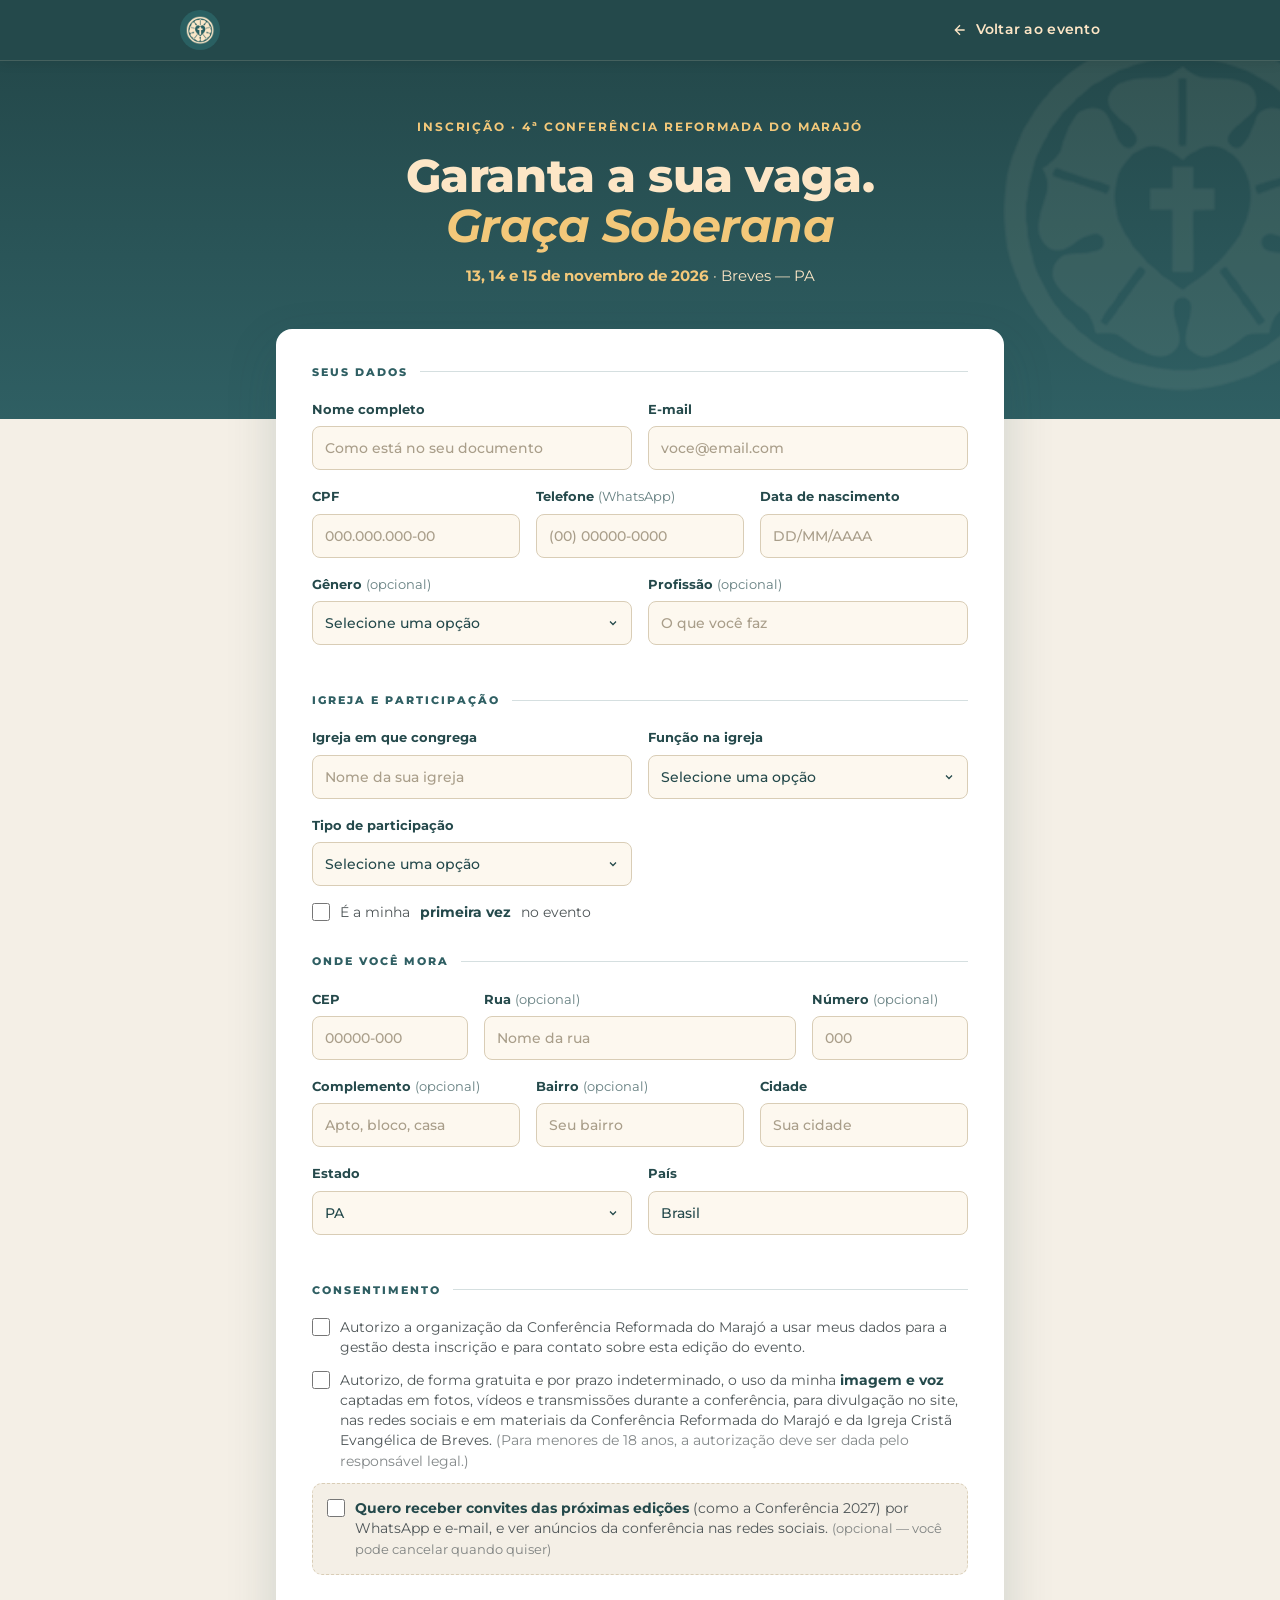
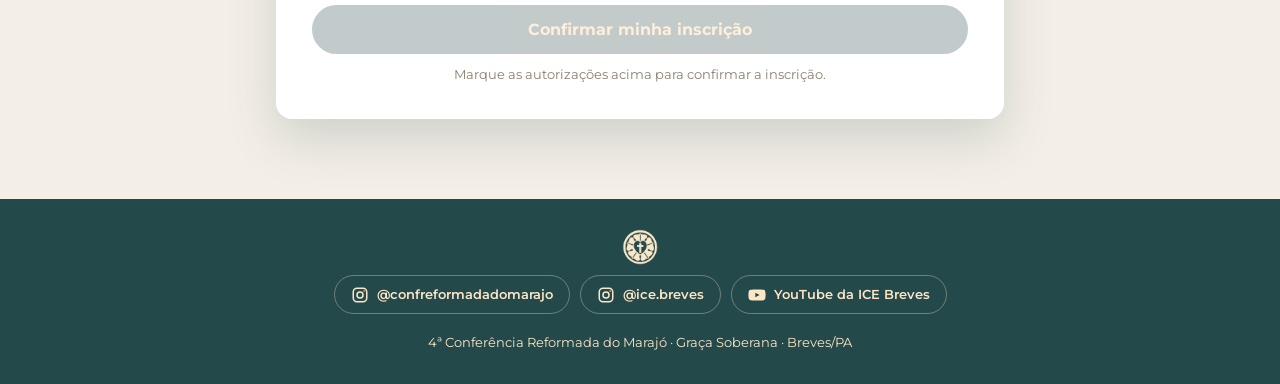
==== commit b127bd99: "Add files via upload" ====
--- a/inscricao.html
+++ b/inscricao.html
@@ -12,6 +12,7 @@
 <link rel="preconnect" href="https://fonts.gstatic.com" crossorigin>
 <link href="https://fonts.googleapis.com/css2?family=Montserrat:ital,wght@0,300;0,400;0,500;0,600;0,700;0,800;1,400&display=swap" rel="stylesheet">
 <link rel="stylesheet" href="style.css">
+<script src="tracking.js"></script>
 </head>
 <body class="page-form">
 
@@ -54,7 +55,7 @@
         <label>Gênero <i>(opcional)</i>
           <select name="genero">
             <option value="">Selecione uma opção</option>
-            <option>Masculino</option><option>Feminino</option><option>Prefiro não informar</option>
+            <option>Masculino</option><option>Feminino</option>
           </select></label>
         <label>Profissão <i>(opcional)</i>
           <input name="profissao" placeholder="O que você faz"></label>
@@ -121,11 +122,16 @@
     <fieldset>
       <legend>Consentimento</legend>
       <label class="check"><input type="checkbox" name="consentimento" value="Sim" required>
-        Autorizo a organização da Conferência Reformada do Marajó a usar meus dados apenas para a gestão desta inscrição e para contato sobre esta edição do evento.</label>
+        Autorizo a organização da Conferência Reformada do Marajó a usar meus dados para a gestão desta inscrição e para contato sobre esta edição do evento.</label>
+      <label class="check"><input type="checkbox" name="uso_imagem" value="Sim" required>
+        <span>Autorizo, de forma gratuita e por prazo indeterminado, o uso da minha <b>imagem e voz</b> captadas em fotos, vídeos e transmissões durante a conferência, para divulgação no site, nas redes sociais e em materiais da Conferência Reformada do Marajó e da Igreja Cristã Evangélica de Breves. <i>(Para menores de 18 anos, a autorização deve ser dada pelo responsável legal.)</i></span></label>
+      <label class="check optin"><input type="checkbox" name="aceita_novidades" value="Sim">
+        <span><b>Quero receber convites das próximas edições</b> (como a Conferência 2027) por WhatsApp e e-mail, e ver anúncios da conferência nas redes sociais. <i>(opcional — você pode cancelar quando quiser)</i></span></label>
     </fieldset>
 
     <p class="form-error" id="erro" role="alert" hidden></p>
-    <button class="btn submit" type="submit">Confirmar minha inscrição</button>
+    <button class="btn submit" type="submit" disabled>Confirmar minha inscrição</button>
+    <p class="consent-hint" id="consentHint">Marque as autorizações acima para confirmar a inscrição.</p>
   </form>
 
   <div class="card done" id="sucesso" hidden tabindex="-1">
@@ -157,11 +163,12 @@
 // ===== Edite aqui =====
 // URL do "App da Web" do Google Apps Script (veja o arquivo google-apps-script.gs).
 // Enquanto estiver vazio, o formulário NÃO envia os dados (apenas simula, para testes).
-const ENDPOINT = "";
+const ENDPOINT = "https://script.google.com/macros/s/AKfycbyOmeUepgjIdIoGSg8VUuMnpNWjtDxH8jsrORm-I0b5lf6218iZ82e05mleo9BNFbed/exec";
 // ======================
 
 const form = document.getElementById('form');
 const erro = document.getElementById('erro');
+rastrear('InscricaoIniciada');
 
 // Máscaras
 const masks = {
@@ -234,15 +241,30 @@
   if (box?.classList.contains('invalid')) { box.classList.remove('invalid'); box.querySelector('.msg')?.remove(); }
 });
 
+// O botão só libera quando a pessoa marca as autorizações obrigatórias
+const btnEnviar = form.querySelector('.submit');
+const autorizacoes = [form.consentimento, form.uso_imagem];
+const dica = document.getElementById('consentHint');
+function liberarEnvio() {
+  const ok = autorizacoes.every(c => c.checked);
+  btnEnviar.disabled = !ok;
+  dica.hidden = ok;
+}
+autorizacoes.forEach(c => c.addEventListener('change', liberarEnvio));
+liberarEnvio();
+
 form.addEventListener('submit', async e => {
   e.preventDefault();
   erro.hidden = true;
+  if (!autorizacoes.every(c => c.checked)) return;
   if (!validar()) { erro.textContent = 'Confira os campos destacados.'; erro.hidden = false; return; }
 
   const btn = form.querySelector('.submit');
   btn.disabled = true; btn.textContent = 'Enviando…';
   const dados = Object.fromEntries(new FormData(form));
   dados.primeira_vez = dados.primeira_vez || 'Não';
+  dados.aceita_novidades = dados.aceita_novidades || 'Não';
+  dados.uso_imagem = dados.uso_imagem || 'Não';
   dados.data_inscricao = new Date().toLocaleString('pt-BR');
 
   try {
@@ -252,6 +274,7 @@
     } else {
       console.warn('ENDPOINT não configurado — inscrição apenas simulada:', dados);
     }
+    rastrear('InscricaoConfirmada', { participacao: dados.participacao, primeira_vez: dados.primeira_vez });
     document.getElementById('sucesso-nome').textContent = dados.nome.split(' ')[0];
     form.hidden = true;
     const ok = document.getElementById('sucesso');
@@ -260,7 +283,8 @@
   } catch (err) {
     erro.textContent = 'Não foi possível enviar agora. Verifique sua conexão e tente novamente.';
     erro.hidden = false;
-    btn.disabled = false; btn.textContent = 'Confirmar minha inscrição';
+    btn.textContent = 'Confirmar minha inscrição';
+    liberarEnvio();
   }
 });
 </script>
--- a/style.css
+++ b/style.css
@@ -75,7 +75,7 @@
 .hero .watermark{position:absolute;right:-140px;top:50%;transform:translateY(-50%);width:min(760px,70vw);max-width:none;opacity:.07;pointer-events:none}
 .hero-grid{max-width:1180px;display:grid;grid-template-columns:1fr 1.05fr;gap:56px;align-items:center}
 .hero-text{text-align:center}
-.hero .title{width:min(520px,100%);margin:0 auto 6px}
+.hero .title{width:min(560px,100%);margin:0 auto 6px}
 .hero .sub{font-size:clamp(17px,2vw,21px);font-style:italic;font-weight:400;margin-bottom:22px}
 .kicker{display:inline-flex;align-items:center;gap:10px;font-size:16px;font-weight:500}
 .kicker img{width:32px;height:32px;flex:none}
@@ -290,6 +290,25 @@
 @media (hover:hover){.social a:hover{background:rgba(253,230,198,.1);border-color:var(--cream)}}
 .social a:active{background:rgba(253,230,198,.14);border-color:var(--cream);transform:scale(.97)}
 .social svg{flex:none}
+
+/* ---------- Botão flutuante do grupo do WhatsApp ---------- */
+.wa-grupo{position:fixed;z-index:40;right:20px;right:max(20px,env(safe-area-inset-right));bottom:20px;bottom:calc(20px + env(safe-area-inset-bottom,0px));
+  display:flex;align-items:center;gap:10px;padding:13px 22px 13px 16px;border-radius:999px;background:#25d366;color:#0b3d22;
+  font-weight:800;font-size:15px;text-decoration:none;box-shadow:0 10px 28px rgba(0,0,0,.35);
+  opacity:0;visibility:hidden;transform:translateY(24px) scale(.9);transition:opacity .35s,transform .35s cubic-bezier(.2,.8,.2,1),visibility 0s .35s,box-shadow .2s}
+.wa-grupo svg{width:26px;height:26px;flex:none;fill:currentColor}
+.wa-grupo.show{opacity:1;visibility:visible;transform:none;transition:opacity .35s,transform .45s cubic-bezier(.2,.8,.2,1),box-shadow .2s}
+/* some enquanto o menu do celular ou a biografia estão abertos */
+html.locked .wa-grupo{opacity:0;visibility:hidden}
+@media (hover:hover){.wa-grupo:hover{transform:translateY(-2px);box-shadow:0 14px 34px rgba(0,0,0,.4)}}
+.wa-grupo:active{transform:scale(.95)}
+.wa-grupo:focus-visible{outline:3px solid var(--cream);outline-offset:3px}
+@media (max-width:560px){
+  .wa-grupo{right:max(16px,env(safe-area-inset-right));bottom:calc(16px + env(safe-area-inset-bottom,0px));padding:12px 18px 12px 14px;font-size:14px}
+  .wa-grupo svg{width:24px;height:24px}
+}
+/* o rodapé ganha espaço extra para o botão não cobrir os links no final */
+body:has(.wa-grupo) footer{padding-bottom:calc(96px + env(safe-area-inset-bottom,0px))}
 
 /* ---------- Biografia (painel que sobe de baixo) ---------- */
 .overlay{--dur:1s;position:fixed;inset:0;z-index:999;display:flex;align-items:flex-end;background:rgba(10,25,26,.45);
@@ -459,6 +478,9 @@
 @media (hover:hover){.btn.submit:hover{background:var(--teal-3)}}
 .btn.submit:active{background:var(--teal-3)}
 .btn.submit:disabled{opacity:.6;cursor:wait;transform:none}
+/* bloqueado até marcar as autorizações (antes de enviar) */
+.btn.submit:disabled:has(+ .consent-hint:not([hidden])){cursor:not-allowed;background:#9aa9a8;box-shadow:none}
+.consent-hint{margin-top:10px;text-align:center;font-size:13px;color:#8a7f6c}
 
 .done{text-align:center;padding:48px 36px}
 .done:focus{outline:0}
@@ -476,3 +498,18 @@
   .card input:not([type=checkbox]),.card select{height:48px;font-size:16px}
   .card input[type=checkbox]{width:20px;height:20px}
 }
+
+/* ---------- Aviso de cookies (remarketing) ---------- */
+.cookie-bar{position:fixed;left:16px;right:16px;bottom:16px;z-index:1000;max-width:720px;margin:0 auto;display:flex;align-items:center;gap:18px;
+  padding:16px 20px;border-radius:12px;background:var(--teal-3);color:var(--cream);box-shadow:0 14px 40px rgba(0,0,0,.35);font-size:13.5px;line-height:1.5}
+.cookie-bar p{margin:0;flex:1}
+.cookie-bar div{display:flex;gap:8px;flex:none}
+.cookie-bar button{border:0;border-radius:999px;padding:9px 18px;font:700 13px Montserrat,sans-serif;cursor:pointer}
+.cookie-yes{background:var(--cream);color:var(--teal-3)}
+.cookie-no{background:transparent;color:var(--cream);box-shadow:inset 0 0 0 1.5px rgba(253,230,198,.5)}
+@media (max-width:560px){.cookie-bar{flex-direction:column;align-items:stretch;gap:12px}.cookie-bar div{justify-content:flex-end}}
+
+/* Checkbox de convites para as próximas edições */
+.card label.optin{margin-top:14px;padding:14px;border-radius:10px;background:#f4efe6;border:1px dashed #d9cdb6}
+.card label.optin i{opacity:.7;font-size:12.5px}
+.card label.check + label.check{margin-top:12px}
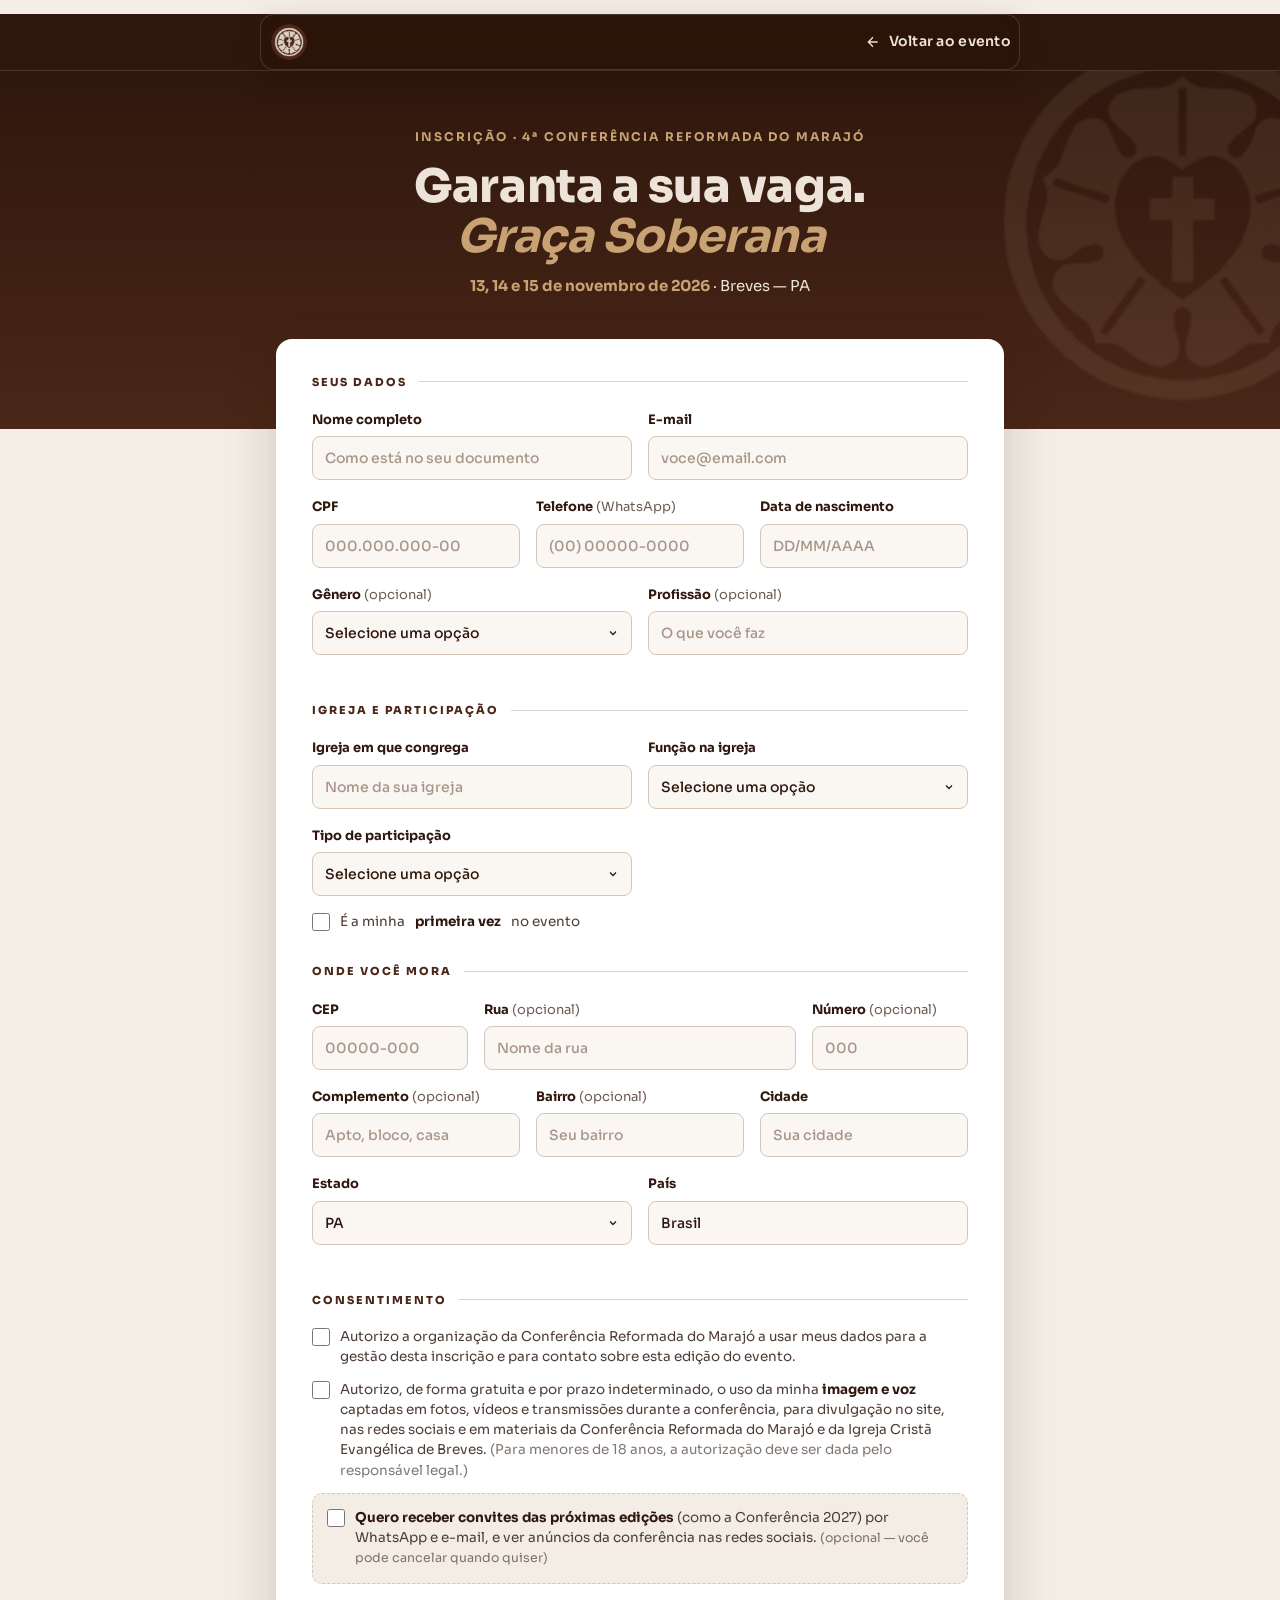
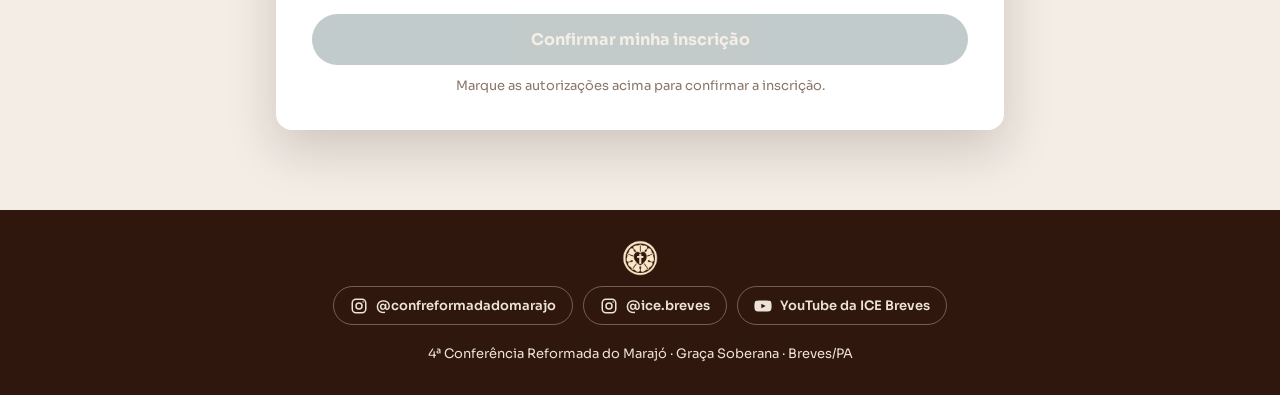
==== commit 021f2363: "Atualiza ícone da aba (rosa 2027)" ====
--- a/inscricao.html
+++ b/inscricao.html
@@ -5,12 +5,12 @@
 <meta name="viewport" content="width=device-width,initial-scale=1">
 <title>Inscrição · Graça Soberana</title>
 <meta name="description" content="Inscreva-se na 4ª Conferência Reformada do Marajó — Graça Soberana. 13, 14 e 15 de novembro de 2026, Breves/PA.">
-<meta name="theme-color" content="#24494b">
-<link rel="icon" href="img/favicon.png">
-<link rel="apple-touch-icon" href="img/icone.png">
+<meta name="theme-color" content="#2f170d">
+<link rel="icon" href="img/favicon.png?v=2027">
+<link rel="apple-touch-icon" href="img/icone.png?v=2027">
 <link rel="preconnect" href="https://fonts.googleapis.com">
 <link rel="preconnect" href="https://fonts.gstatic.com" crossorigin>
-<link href="https://fonts.googleapis.com/css2?family=Montserrat:ital,wght@0,300;0,400;0,500;0,600;0,700;0,800;1,400&display=swap" rel="stylesheet">
+<link href="https://fonts.googleapis.com/css2?family=Sora:wght@300;400;500;600;700;800&family=Playfair+Display:ital,wght@1,400;1,600&display=swap" rel="stylesheet">
 <link rel="stylesheet" href="style.css">
 <script src="tracking.js"></script>
 </head>
--- a/style.css
+++ b/style.css
@@ -1,11 +1,11 @@
 :root{
-  --teal:#2f5f63;
-  --teal-2:#3a6b6f;
-  --teal-3:#24494b;
-  --cream:#fde6c6;
-  --sand:#e4d9c3;
-  --ink:#4f5658;
-  --gray:#e2e0dc;
+  --teal:#4A2718;
+  --teal-2:#5b3322;
+  --teal-3:#2f170d;
+  --cream:#EDE3D8;
+  --sand:#DBCEC3;
+  --ink:#4d3d35;
+  --gray:#e7ded4;
   --gutter:20px;
 }
 *{box-sizing:border-box;margin:0;padding:0}
@@ -13,7 +13,7 @@
 /* trava a rolagem da página enquanto o menu do celular ou a biografia estão abertos
    (só no html: no body ele quebraria o cabeçalho fixo) */
 html.locked{overflow:hidden}
-body{font-family:Montserrat,system-ui,sans-serif;background:var(--teal-2);color:var(--cream);line-height:1.65;-webkit-font-smoothing:antialiased}
+body{font-family:Sora,system-ui,sans-serif;background:var(--teal-2);color:var(--cream);line-height:1.65;-webkit-font-smoothing:antialiased}
 img{max-width:100%;display:block}
 a{color:inherit}
 a,button,[role=button]{-webkit-tap-highlight-color:transparent}
@@ -21,91 +21,165 @@
 .wrap{max-width:960px;margin:0 auto;padding:0 20px;padding:0 max(var(--gutter),env(safe-area-inset-right)) 0 max(var(--gutter),env(safe-area-inset-left))}
 
 /* ---------- Header ---------- */
-header{position:sticky;top:0;z-index:30;background:var(--cream);box-shadow:0 2px 12px rgba(0,0,0,.08);padding-top:env(safe-area-inset-top,0px)}
-.nav{display:flex;align-items:center;justify-content:space-between;height:60px}
-.nav .logo img{width:40px;height:40px;border-radius:50%}
-.menu{list-style:none;display:flex;gap:26px;margin-left:auto}
-.nav a{text-decoration:none;font-size:13px;font-weight:700;color:var(--teal);letter-spacing:.02em}
-.nav .pill{margin-left:26px;background:var(--teal);color:var(--cream);padding:7px 16px;border-radius:999px;transition:background .2s,transform .15s}
+/* menu flutuante de vidro sobre o vídeo do topo; escurece depois que o topo sai da tela */
+.site-header{position:fixed;top:0;left:0;right:0;z-index:30;padding-top:env(safe-area-inset-top,0px);pointer-events:none}
+.site-header>.nav{pointer-events:auto}
+.nav{display:flex;align-items:center;justify-content:space-between;gap:8px;height:56px;max-width:760px;margin:14px auto 0;padding:0 8px 0 10px;
+  border-radius:14px;background:rgba(30,16,10,.38);border:1px solid rgba(237,227,216,.16);
+  -webkit-backdrop-filter:blur(14px) saturate(1.3);backdrop-filter:blur(14px) saturate(1.3);box-shadow:0 10px 30px rgba(0,0,0,.18);
+  transition:background .35s,box-shadow .35s}
+.solid .nav{background:rgba(47,23,13,.92);box-shadow:0 12px 30px rgba(0,0,0,.3)}
+.nav .logo img{width:36px;height:36px;border-radius:50%}
+.menu{list-style:none;display:flex;gap:4px;margin:0 auto}
+.nav a{text-decoration:none;font-size:13px;font-weight:600;color:var(--cream);letter-spacing:.02em}
+.menu a{display:block;padding:8px 14px;border-radius:9px;opacity:.88;transition:background .2s,opacity .2s}
+.menu a.active{opacity:1;background:rgba(237,227,216,.1)}
+.nav .pill{background:var(--cream);color:var(--teal-3);font-weight:700;padding:9px 16px;border-radius:9px;transition:background .2s,transform .15s}
 @media (hover:hover){
-  .nav a:hover{color:var(--teal-3);text-decoration:underline;text-underline-offset:4px}
-  .nav .pill:hover{background:var(--teal-3);color:var(--cream);text-decoration:none}
+  .menu a:hover{opacity:1;background:rgba(237,227,216,.12)}
+  .nav .pill:hover{background:#fff}
 }
 .nav .pill:active{transform:scale(.95)}
 .burger{display:none}
 
 /* Menu do celular: o hambúrguer abre um painel com todos os links do desktop */
 @media (max-width:680px){
-  .nav .pill{order:1;margin-left:auto;padding:9px 16px}
-  .burger{order:2;display:grid;place-items:center;width:44px;height:44px;margin:0 -8px 0 8px;padding:0;background:none;border:0;border-radius:50%;color:var(--teal);cursor:pointer;transition:background .2s}
+  .nav{margin:10px 12px 0;margin:10px max(12px,env(safe-area-inset-right)) 0 max(12px,env(safe-area-inset-left));position:relative}
+  .menu-open .nav{background:rgba(47,23,13,.97)}
+  .nav .pill{order:1;margin-left:auto;padding:9px 14px}
+  .burger{order:2;display:grid;place-items:center;width:44px;height:44px;margin:0 0 0 4px;padding:0;background:none;border:0;border-radius:50%;color:var(--cream);cursor:pointer;transition:background .2s}
   .burger span,.burger span::before,.burger span::after{display:block;width:22px;height:2px;border-radius:2px;background:currentColor;transition:transform .35s cubic-bezier(.6,0,.2,1),background-color .2s}
   .burger span{position:relative}
   .burger span::before,.burger span::after{content:"";position:absolute;left:0}
   .burger span::before{top:-7px}
   .burger span::after{top:7px}
-  .burger:active{background:rgba(47,95,99,.12)}
-  .burger:focus-visible{outline:2px solid var(--teal);outline-offset:2px}
+  .burger:active{background:rgba(237,227,216,.14)}
+  .burger:focus-visible{outline:2px solid var(--cream);outline-offset:2px}
   .menu-open .burger span{background-color:transparent}
   .menu-open .burger span::before{transform:translateY(7px) rotate(45deg)}
   .menu-open .burger span::after{transform:translateY(-7px) rotate(-45deg)}
 
-  .menu{position:absolute;top:100%;left:0;right:0;flex-direction:column;gap:0;margin:0;padding:4px var(--gutter) 14px;
-    background:var(--cream);box-shadow:0 18px 30px rgba(0,0,0,.2);max-height:calc(100vh - 60px);max-height:calc(100dvh - 60px);overflow:auto;overscroll-behavior:contain;
+  .menu{position:absolute;top:calc(100% + 8px);left:0;right:0;flex-direction:column;gap:0;margin:0;padding:4px 18px 10px;border-radius:14px;
+    background:rgba(47,23,13,.97);box-shadow:0 18px 30px rgba(0,0,0,.3);max-height:calc(100vh - 90px);max-height:calc(100dvh - 90px);overflow:auto;overscroll-behavior:contain;
     visibility:hidden;clip-path:inset(0 0 100% 0);transition:clip-path .3s cubic-bezier(.6,0,.2,1),visibility 0s .3s}
   .menu-open .menu{visibility:visible;clip-path:inset(0 0 -60px 0);transition:clip-path .45s cubic-bezier(.2,.8,.2,1)}
   .menu li{--i:0;opacity:0;transform:translateY(-8px);transition:opacity .2s,transform .2s}
   .menu li:nth-child(2){--i:1}.menu li:nth-child(3){--i:2}.menu li:nth-child(4){--i:3}
   .menu-open .menu li{opacity:1;transform:none;transition:opacity .35s,transform .35s;transition-delay:calc(.08s + var(--i)*.05s)}
-  .menu a{display:flex;align-items:center;gap:14px;padding:15px 4px;font-size:17px;border-bottom:1px solid rgba(47,95,99,.14);transition:background .2s}
+  .menu a{display:flex;align-items:center;gap:14px;padding:15px 4px;font-size:17px;border-radius:0;opacity:1;border-bottom:1px solid rgba(237,227,216,.12);transition:background .2s}
   .menu li:last-child a{border-bottom:0}
-  .menu a::before{content:"";flex:none;width:7px;height:7px;border-radius:50%;background:rgba(47,95,99,.22);transition:background .3s,transform .3s}
+  .menu a::before{content:"";flex:none;width:7px;height:7px;border-radius:50%;background:rgba(237,227,216,.25);transition:background .3s,transform .3s}
   .menu a::after{content:"";flex:none;width:8px;height:8px;margin:0 6px 0 auto;border:solid currentColor;border-width:2px 2px 0 0;transform:rotate(45deg);opacity:.45}
-  .menu a.active{color:var(--teal-3)}
-  .menu a.active::before{background:var(--teal);transform:scale(1.35)}
-  .menu a:active{background:rgba(47,95,99,.07)}
+  .menu a.active{background:none;color:#C9A274}
+  .menu a.active::before{background:#C9A274;transform:scale(1.35)}
+  .menu a:active{background:rgba(237,227,216,.07)}
   /* fundo escurecido sob o painel; tocar nele fecha o menu */
-  .site-header::before{content:"";position:fixed;left:0;right:0;bottom:0;top:60px;top:calc(60px + env(safe-area-inset-top,0px));background:rgba(10,25,26,.45);
+  .site-header::before{content:"";position:fixed;inset:0;z-index:-1;background:rgba(26,13,8,.5);pointer-events:auto;
     opacity:0;visibility:hidden;transition:opacity .3s,visibility 0s .3s}
   .menu-open::before{opacity:1;visibility:visible;transition:opacity .3s}
 }
 
 /* ---------- Hero ---------- */
-.hero{position:relative;overflow:hidden;padding:90px 0 120px;background:var(--teal)}
-.hero>*{position:relative}
-.hero .watermark{position:absolute;right:-140px;top:50%;transform:translateY(-50%);width:min(760px,70vw);max-width:none;opacity:.07;pointer-events:none}
-.hero-grid{max-width:1180px;display:grid;grid-template-columns:1fr 1.05fr;gap:56px;align-items:center}
-.hero-text{text-align:center}
-.hero .title{width:min(560px,100%);margin:0 auto 6px}
-.hero .sub{font-size:clamp(17px,2vw,21px);font-style:italic;font-weight:400;margin-bottom:22px}
-.kicker{display:inline-flex;align-items:center;gap:10px;font-size:16px;font-weight:500}
-.kicker img{width:32px;height:32px;flex:none}
-.hero .date{margin-top:22px;font-size:clamp(17px,1.9vw,21px);font-weight:600}
-.hero .date strong{color:#f3c87a;font-weight:800}
-.hero .city{margin-top:6px;font-size:16px;opacity:.85}
-
-.video{position:relative;aspect-ratio:16/9;border-radius:22px;overflow:hidden;cursor:pointer;
-  border:1px solid rgba(253,230,198,.3);background:var(--teal-3);box-shadow:0 24px 50px rgba(0,0,0,.35)}
-/* a miniatura do YouTube tem faixas pretas laterais: o zoom esconde */
-.video img{width:100%;height:100%;object-fit:cover;transform:scale(1.2);transition:transform .5s}
-.video .play{position:absolute;left:50%;top:50%;transform:translate(-50%,-50%);width:84px;height:84px;border-radius:50%;
-  background:var(--cream);color:var(--teal-3);display:grid;place-items:center;padding-left:5px;
-  box-shadow:0 8px 26px rgba(0,0,0,.4);transition:transform .2s}
-.video:focus-visible .play{transform:translate(-50%,-50%) scale(1.08)}
-.video:focus-visible{outline:3px solid var(--cream);outline-offset:4px}
-.video iframe{width:100%;height:100%;border:0;display:block}
-.video.playing{cursor:default}
+/* o vídeo do anúncio cobre a tela inteira; textos embaixo, como numa capa de filme */
+.hero{position:relative;overflow:hidden;min-height:100vh;min-height:100svh;display:flex;flex-direction:column;justify-content:flex-end;
+  padding:110px 0 34px;padding-bottom:calc(34px + env(safe-area-inset-bottom,0px));background:#14100d;color:#fff}
+.hero-video{position:absolute;inset:0;width:100%;height:100%;object-fit:cover}
+.hero-shade{position:absolute;inset:0;pointer-events:none;
+  background:linear-gradient(180deg,rgba(10,8,6,.55) 0%,rgba(10,8,6,0) 22%,rgba(10,8,6,0) 42%,rgba(10,8,6,.55) 70%,rgba(10,8,6,.88) 100%),
+             linear-gradient(90deg,rgba(10,8,6,.45) 0%,rgba(10,8,6,0) 60%)}
+.hero .wrap{position:relative;width:100%;max-width:1240px}
+.hero-inner{display:flex;align-items:flex-end;justify-content:space-between;gap:30px;padding-bottom:18px;border-bottom:1px solid rgba(255,255,255,.28)}
+.hero-kicker{display:flex;align-items:center;gap:10px;margin-bottom:14px;font-size:13px;font-weight:600;letter-spacing:.14em;text-transform:uppercase;color:rgba(255,255,255,.85)}
+.hero-kicker img{width:30px;height:30px;border-radius:50%}
+.hero h1{font-size:clamp(34px,4.4vw,58px);font-weight:700;line-height:1;letter-spacing:-.03em;text-shadow:0 2px 30px rgba(0,0,0,.35)}
+.hero-actions{display:flex;flex-wrap:wrap;align-items:center;gap:12px;margin-top:28px}
+.btn-hero{display:inline-flex;align-items:center;gap:10px;padding:12px 20px;border-radius:8px;background:#fff;color:#1d1a17;
+  font-size:14px;font-weight:600;text-decoration:none;transition:transform .2s,background .2s}
+.btn-hero .dot{width:7px;height:7px;border-radius:50%;background:#C9A274;box-shadow:0 0 0 3px rgba(201,162,116,.3)}
+.som{display:inline-flex;align-items:center;gap:9px;padding:11px 16px;border-radius:8px;border:1px solid rgba(255,255,255,.35);
+  background:rgba(255,255,255,.08);color:#fff;font:600 14px Sora,sans-serif;cursor:pointer;
+  -webkit-backdrop-filter:blur(8px);backdrop-filter:blur(8px);transition:background .2s,border-color .2s}
+.som svg{width:18px;height:18px;fill:none;stroke:currentColor;stroke-width:1.8;stroke-linecap:round;stroke-linejoin:round}
+.som .on,.som[aria-pressed=true] .off{display:none}
+.som[aria-pressed=true] .on{display:block}
 @media (hover:hover){
-  .video:hover img{transform:scale(1.24)}
-  .video:hover .play{transform:translate(-50%,-50%) scale(1.08)}
-}
-.video:active .play{transform:translate(-50%,-50%) scale(.94)}
-/* No toque não existe "passar o mouse": o zoom acontece quando o vídeo chega ao meio da tela e o play pulsa convidando ao toque */
-@media (hover:none){
-  .video img{transition-duration:1.6s}
-  .video.in-view img{transform:scale(1.24)}
-  .video .play::before{content:"";position:absolute;inset:0;border-radius:50%;border:2px solid var(--cream);animation:pulso 2.4s cubic-bezier(.2,.6,.35,1) infinite}
-}
-@keyframes pulso{from{transform:scale(1);opacity:.8}to{transform:scale(1.7);opacity:0}}
+  .btn-hero:hover{transform:translateY(-2px)}
+  .som:hover{background:rgba(255,255,255,.16);border-color:rgba(255,255,255,.6)}
+}
+.btn-hero:active,.som:active{transform:scale(.97)}
+.btn-hero:focus-visible,.som:focus-visible,.hero-down:focus-visible{outline:2px solid #fff;outline-offset:3px}
+.hero-side-title{font-size:clamp(17px,1.6vw,21px);font-weight:400;white-space:nowrap;color:rgba(255,255,255,.92)}
+.hero-foot{display:flex;align-items:flex-start;justify-content:space-between;gap:30px;padding-top:20px}
+.hero-down{flex:none;display:grid;place-items:center;width:40px;height:40px;border-radius:50%;border:1px solid rgba(255,255,255,.4);color:#fff;transition:background .2s,border-color .2s}
+.hero-down svg{width:16px;height:16px;fill:none;stroke:currentColor;stroke-width:1.8;stroke-linecap:round;stroke-linejoin:round}
+@media (hover:hover){.hero-down:hover{background:rgba(255,255,255,.12);border-color:#fff}}
+.hero-foot p{max-width:380px;font-size:13.5px;line-height:1.6;color:rgba(255,255,255,.75)}
+.hero-foot strong{color:#fff;font-weight:600}
+@media (max-width:760px){
+  .hero{padding-top:96px}
+  .hero-inner{flex-direction:column;align-items:flex-start;gap:22px}
+  .hero-foot{flex-direction:row-reverse}
+  .hero-foot p{max-width:none}
+}
+
+/* ---------- Galeria (carrossel de fotos de 2026) ---------- */
+.galeria{background:var(--teal-3);padding:90px 0 80px;overflow:hidden}
+.galeria .wrap{max-width:1240px}
+.galeria-head{display:flex;align-items:flex-end;justify-content:space-between;gap:30px;margin-bottom:36px}
+.galeria h2{margin:8px 0 12px;text-transform:none;letter-spacing:-.01em;font-size:clamp(28px,3.6vw,42px);line-height:1.1;color:var(--cream)}
+.galeria-sub{max-width:520px;opacity:.82;font-size:15.5px}
+.galeria-nav{display:flex;gap:10px;flex:none}
+.galeria-nav button{display:grid;place-items:center;width:48px;height:48px;border-radius:50%;border:1px solid rgba(237,227,216,.35);background:none;color:var(--cream);cursor:pointer;transition:background .2s,border-color .2s,transform .15s}
+.galeria-nav svg{width:20px;height:20px;fill:none;stroke:currentColor;stroke-width:1.8;stroke-linecap:round;stroke-linejoin:round}
+@media (hover:hover){.galeria-nav button:hover{background:var(--cream);color:var(--teal-3);border-color:var(--cream)}}
+.galeria-nav button:active{transform:scale(.94)}
+/* a faixa começa alinhada ao conteúdo e vaza até a borda direita da tela */
+.carrossel{--borda:max(var(--gutter),calc((100vw - 1240px)/2 + var(--gutter)));display:flex;gap:16px;overflow-x:auto;scroll-snap-type:x mandatory;
+  padding:0 var(--borda);scroll-padding:0 var(--borda);scrollbar-width:none;overscroll-behavior-x:contain}
+.carrossel::-webkit-scrollbar{display:none}
+.carrossel:focus-visible{outline:2px solid var(--cream);outline-offset:6px}
+.foto{flex:0 0 clamp(220px,22vw,290px);margin:0;scroll-snap-align:start;border-radius:14px;overflow:hidden;background:var(--teal);box-shadow:0 18px 36px rgba(0,0,0,.3)}
+.foto img{width:100%;height:auto;aspect-ratio:9/16;object-fit:cover;transition:transform .6s}
+@media (hover:hover){.foto:hover img{transform:scale(1.04)}}
+.carrossel-barra{height:2px;margin-top:30px;background:rgba(237,227,216,.15);border-radius:2px;overflow:hidden}
+.carrossel-barra span{display:block;height:100%;width:20%;background:#C9A274;border-radius:2px;transition:transform .15s linear}
+@media (max-width:760px){
+  .galeria{padding:64px 0 60px}
+  .galeria-head{flex-direction:column;align-items:flex-start;gap:20px;margin-bottom:28px}
+  .foto{flex-basis:62vw}
+}
+
+/* ---------- Mantenedores ---------- */
+.mantenedores{background:#f3ede6;color:var(--ink);padding:96px 0}
+.mant-grid{max-width:1180px;display:grid;grid-template-columns:1.2fr 1fr;gap:64px;align-items:center}
+.mantenedores h2{margin:14px 0 22px;color:var(--teal-3);text-transform:none;letter-spacing:-.01em;font-size:clamp(28px,3.6vw,40px);line-height:1.15}
+.mant-text>p{font-size:16px;margin-bottom:16px}
+.mant-text strong{color:var(--teal-3)}
+.mant-itens{list-style:none;display:grid;gap:16px;margin:30px 0}
+.mant-itens li{display:flex;gap:14px;align-items:flex-start;font-size:14.5px;line-height:1.5;color:#7a6a62}
+.mant-itens b{display:block;color:var(--teal-3);font-size:15.5px}
+.mant-itens svg{flex:none;width:42px;height:42px;padding:9px;border-radius:50%;background:rgba(74,39,24,.1);fill:none;stroke:var(--teal);stroke-width:1.6;stroke-linecap:round;stroke-linejoin:round}
+.mantenedores blockquote{padding:18px 22px;border-left:4px solid var(--teal);background:rgba(74,39,24,.07);font-style:italic;color:var(--teal-3)}
+.mantenedores blockquote cite{display:block;margin-top:6px;font-style:normal;font-weight:700;font-size:13px}
+.pix-card{background:var(--teal);color:var(--cream);border-radius:20px;padding:38px 34px;text-align:center;box-shadow:0 24px 50px rgba(47,23,13,.3)}
+.pix-kicker{font-size:12px;font-weight:700;letter-spacing:.16em;text-transform:uppercase;color:#C9A274}
+.pix-qr{width:190px;height:190px;margin:20px auto 22px;padding:12px;background:#fff;border-radius:14px}
+.pix-card h3{font-size:20px;line-height:1.3;color:var(--cream)}
+.pix-label{margin-top:16px;font-size:12px;letter-spacing:.08em;text-transform:uppercase;opacity:.75}
+.pix-copiar{display:inline-flex;align-items:center;gap:10px;margin-top:6px;padding:10px 16px;border-radius:10px;border:1px dashed rgba(237,227,216,.5);
+  background:rgba(47,23,13,.5);color:var(--cream);font:700 18px Sora,sans-serif;letter-spacing:.03em;cursor:pointer;transition:background .2s,border-color .2s}
+.pix-copiar svg{width:18px;height:18px;fill:none;stroke:currentColor;stroke-width:1.8;stroke-linecap:round;stroke-linejoin:round;opacity:.8}
+@media (hover:hover){.pix-copiar:hover{background:rgba(47,23,13,.85);border-color:var(--cream)}}
+.pix-copiar.copiado{border-style:solid;border-color:#CDB0A1}
+.pix-ok{min-height:22px;margin-top:6px;font-size:13px;font-weight:600;color:#CDB0A1}
+.mant-btn{margin-top:10px}
+.pix-obs{margin-top:16px;font-size:13px;opacity:.8}
+@media (max-width:900px){
+  .mantenedores{padding:64px 0}
+  .mant-grid{grid-template-columns:1fr;gap:44px}
+}
+@media (max-width:400px){.pix-card{padding:30px 18px}.pix-copiar{font-size:16px}}
+.eyebrow-dark+h2{margin-top:14px}
 
 .btn{display:inline-block;background:var(--cream);color:var(--teal-3);text-decoration:none;font-weight:700;font-size:15px;
   padding:12px 28px;border-radius:999px;box-shadow:0 8px 22px rgba(0,0,0,.25);transition:transform .2s,box-shadow .2s}
@@ -114,12 +188,12 @@
 .hero .btn{margin-top:28px;padding:15px 36px;font-size:17px}
 
 .countdown{display:flex;justify-content:center;gap:12px;margin-top:30px}
-.countdown div{min-width:70px;padding:10px 6px;border:1px solid rgba(253,230,198,.35);border-radius:8px;background:rgba(36,73,75,.35)}
+.countdown div{min-width:70px;padding:10px 6px;border:1px solid rgba(237,227,216,.35);border-radius:8px;background:rgba(47,23,13,.35)}
 .countdown b{display:block;font-size:26px;font-weight:800;line-height:1.1;font-variant-numeric:tabular-nums}
 .countdown span{font-size:11px;text-transform:uppercase;letter-spacing:.08em;opacity:.8}
 
 /* ---------- Igreja anfitriã ---------- */
-.igreja{background:#f4efe6;color:var(--ink);padding:96px 0}
+.igreja{background:#f3ede6;color:var(--ink);padding:96px 0}
 .igreja-grid{max-width:1180px;display:grid;grid-template-columns:1.05fr 1fr;gap:64px;align-items:center}
 .eyebrow-dark{display:flex;align-items:center;gap:10px;font-size:14px;font-weight:600;letter-spacing:.08em;text-transform:uppercase;color:var(--teal)}
 .eyebrow-dark img{width:34px;height:34px;border-radius:50%}
@@ -128,11 +202,11 @@
 .igreja-text strong{color:var(--teal-3)}
 .igreja h3{margin:34px 0 16px;font-size:18px;font-weight:700;color:var(--teal-3)}
 .features{list-style:none;display:grid;grid-template-columns:1fr 1fr;gap:18px 28px}
-.features li{display:flex;gap:12px;align-items:flex-start;font-size:14.5px;line-height:1.5;color:#6b7173}
+.features li{display:flex;gap:12px;align-items:flex-start;font-size:14.5px;line-height:1.5;color:#7a6a62}
 .features svg{flex:none;width:26px;height:26px;fill:none;stroke:var(--teal);stroke-width:1.6;stroke-linecap:round;stroke-linejoin:round}
 .igreja-foto{margin:0}
-.igreja-foto img{width:100%;height:auto;aspect-ratio:16/10;object-fit:cover;border-radius:18px;box-shadow:0 24px 50px rgba(36,73,75,.25)}
-.igreja-foto figcaption{display:flex;align-items:center;gap:6px;margin-top:14px;font-size:13px;color:#6b7173}
+.igreja-foto img{width:100%;height:auto;aspect-ratio:16/10;object-fit:cover;border-radius:18px;box-shadow:0 24px 50px rgba(47,23,13,.25)}
+.igreja-foto figcaption{display:flex;align-items:center;gap:6px;margin-top:14px;font-size:13px;color:#7a6a62}
 .igreja-foto figcaption::before{content:"";width:8px;height:8px;border-radius:50%;background:var(--teal)}
 @media (max-width:900px){
   .igreja{padding:64px 0}
@@ -149,41 +223,41 @@
 .sobre-grid{display:grid;grid-template-columns:1.15fr 1fr;gap:64px;align-items:start}
 
 /* Linha do tempo das edições (solas da Reforma) */
-.historia{position:sticky;top:90px;background:var(--teal);color:var(--cream);border-radius:16px;padding:34px 32px;box-shadow:0 20px 44px rgba(36,73,75,.25)}
-.sobre .historia-kicker{margin:0;font-size:12px;font-weight:700;letter-spacing:.16em;text-transform:uppercase;color:#f3c87a}
+.historia{position:sticky;top:90px;background:var(--teal);color:var(--cream);border-radius:16px;padding:34px 32px;box-shadow:0 20px 44px rgba(47,23,13,.25)}
+.sobre .historia-kicker{margin:0;font-size:12px;font-weight:700;letter-spacing:.16em;text-transform:uppercase;color:#C9A274}
 .historia h3{font-size:26px;font-weight:800;color:var(--cream);margin:6px 0 10px}
 .sobre .historia-intro{font-size:14px;opacity:.85;margin-bottom:26px}
 .timeline{list-style:none;position:relative}
-.timeline::before{content:"";position:absolute;left:21px;top:8px;bottom:8px;width:2px;background:rgba(253,230,198,.25)}
+.timeline::before{content:"";position:absolute;left:21px;top:8px;bottom:8px;width:2px;background:rgba(237,227,216,.25)}
 .timeline li{position:relative;display:grid;grid-template-columns:44px 1fr;gap:16px;padding-bottom:22px}
 .timeline li:last-child{padding-bottom:0}
 .timeline .ed{position:relative;z-index:1;width:44px;height:44px;border-radius:50%;display:grid;place-items:center;
-  background:var(--teal-3);border:2px solid rgba(253,230,198,.45);font-weight:800;font-size:14px}
+  background:var(--teal-3);border:2px solid rgba(237,227,216,.45);font-weight:800;font-size:14px}
 .timeline small{display:block;font-size:12px;letter-spacing:.04em;opacity:.8}
-.timeline small em{font-style:italic;color:#f3c87a}
+.timeline small em{font-style:italic;color:#C9A274}
 .timeline strong{display:block;font-size:17px;line-height:1.3;margin:2px 0 3px;color:var(--cream)}
 .timeline .ref{display:block;font-size:13px;font-style:italic;opacity:.8}
 .timeline .who{display:block;font-size:12.5px;opacity:.7;margin-top:4px}
-.timeline .atual .ed{background:#f3c87a;border-color:#f3c87a;color:var(--teal-3)}
-.timeline .atual strong{color:#f3c87a;font-size:19px}
+.timeline .atual .ed{background:#C9A274;border-color:#C9A274;color:var(--teal-3)}
+.timeline .atual strong{color:#C9A274;font-size:19px}
 .timeline .atual small b{display:inline-block;margin-left:4px;padding:1px 8px;border-radius:999px;background:var(--cream);color:var(--teal-3);font-size:10.5px;text-transform:uppercase;letter-spacing:.06em}
 .timeline .futura .ed{background:transparent;border-style:dashed}
 .timeline .futura strong{opacity:.6;font-weight:600}
 /* No celular a trajetória não fica fixa ao lado do texto: a linha dourada se preenche até a edição atual e cada edição acende conforme a rolagem */
-.timeline.progress::after{content:"";position:absolute;left:21px;top:8px;width:2px;height:var(--fim,0);background:#f3c87a;transform-origin:top;transform:scaleY(var(--p,0));transition:transform .15s linear}
+.timeline.progress::after{content:"";position:absolute;left:21px;top:8px;width:2px;height:var(--fim,0);background:#C9A274;transform-origin:top;transform:scaleY(var(--p,0));transition:transform .15s linear}
 .timeline.progress li>div{transition:opacity .5s}
 .timeline.progress .ed{transition:transform .5s cubic-bezier(.3,1.6,.5,1),background-color .4s,border-color .4s,color .4s}
 .timeline.progress li:not(.on)>div{opacity:.35}
-.timeline.progress li:not(.on) .ed{transform:scale(.86);background:var(--teal-3);border-color:rgba(253,230,198,.2);color:rgba(253,230,198,.45)}
+.timeline.progress li:not(.on) .ed{transform:scale(.86);background:var(--teal-3);border-color:rgba(237,227,216,.2);color:rgba(237,227,216,.45)}
 @media (max-width:900px){
   .sobre-grid{grid-template-columns:1fr;gap:44px}
   .historia{position:static;padding:28px 22px}
 }
-.badge{width:116px;height:116px;margin:0 auto 44px;border-radius:50%;background:var(--teal);display:grid;place-items:center;box-shadow:0 10px 24px rgba(47,95,99,.3)}
+.badge{width:116px;height:116px;margin:0 auto 44px;border-radius:50%;background:var(--teal);display:grid;place-items:center;box-shadow:0 10px 24px rgba(74,39,24,.3)}
 .badge img{width:86px}
 .sobre h2{color:var(--teal);text-align:center}
 .sobre p{font-size:15.5px;margin-bottom:20px}
-.sobre blockquote{margin:30px 0;padding:18px 22px;border-left:4px solid var(--teal);background:rgba(47,95,99,.07);font-style:italic;color:var(--teal-3)}
+.sobre blockquote{margin:30px 0;padding:18px 22px;border-left:4px solid var(--teal);background:rgba(74,39,24,.07);font-style:italic;color:var(--teal-3)}
 .sobre blockquote cite{display:block;margin-top:6px;font-style:normal;font-weight:700;font-size:13px}
 
 /* ---------- Seções escuras ---------- */
@@ -195,18 +269,18 @@
 .agenda{background:var(--teal-3)}
 .agenda h2{margin-bottom:10px}
 .agenda-sub{margin-bottom:44px;opacity:.85}
-.day{display:grid;grid-template-columns:190px 1fr;gap:36px;padding:34px 0;border-top:1px solid rgba(253,230,198,.18);text-align:left}
-.day:last-child{border-bottom:1px solid rgba(253,230,198,.18)}
+.day{display:grid;grid-template-columns:190px 1fr;gap:36px;padding:34px 0;border-top:1px solid rgba(237,227,216,.18);text-align:left}
+.day:last-child{border-bottom:1px solid rgba(237,227,216,.18)}
 .day:nth-of-type(1){--day:var(--cream)}
-.day:nth-of-type(2){--day:#f3c87a}
-.day:nth-of-type(3){--day:#9fd3c7}
+.day:nth-of-type(2){--day:#C9A274}
+.day:nth-of-type(3){--day:#CDB0A1}
 .day-date{display:grid;grid-template-columns:auto 1fr;grid-template-areas:"tag num" "mes mes";align-items:end;column-gap:10px;align-self:start;position:sticky;top:80px}
 .day-date .tag{grid-area:tag;margin-bottom:12px;padding:2px 9px;border-radius:4px;font-size:12px;font-weight:700;text-transform:uppercase;letter-spacing:.04em;color:var(--teal-3)}
-.tag.t1{background:var(--cream)}.tag.t2{background:#f3c87a}.tag.t3{background:#9fd3c7}
+.tag.t1{background:var(--cream)}.tag.t2{background:#C9A274}.tag.t3{background:#CDB0A1}
 .day-date b{grid-area:num;font-size:68px;font-weight:800;line-height:1;letter-spacing:-.02em}
 .day-date small{grid-area:mes;margin-top:6px;font-size:14px;opacity:.8}
-.day-body{display:grid;grid-template-columns:repeat(auto-fit,minmax(min(250px,100%),1fr));gap:28px 36px;padding-left:36px;border-left:2px solid var(--day,rgba(253,230,198,.35))}
-.period h3{font-size:13px;font-weight:700;text-transform:uppercase;letter-spacing:.1em;color:#f3c87a;margin-bottom:12px}
+.day-body{display:grid;grid-template-columns:repeat(auto-fit,minmax(min(250px,100%),1fr));gap:28px 36px;padding-left:36px;border-left:2px solid var(--day,rgba(237,227,216,.35))}
+.period h3{font-size:13px;font-weight:700;text-transform:uppercase;letter-spacing:.1em;color:#C9A274;margin-bottom:12px}
 .period ul{list-style:none}
 .period li{position:relative;padding:6px 0 6px 66px;font-size:14.5px;line-height:1.45}
 .period li time{position:absolute;left:0;font-weight:700;opacity:.75;font-variant-numeric:tabular-nums}
@@ -221,7 +295,7 @@
 .sp img{width:100%;aspect-ratio:600/740;object-fit:cover;border-radius:6px;margin-bottom:18px;box-shadow:0 14px 30px rgba(0,0,0,.25);transition:transform .3s,box-shadow .3s}
 .sp h3{font-size:17px;font-weight:700;color:var(--sand);line-height:1.3}
 .sp small{display:block;font-size:12px;letter-spacing:.08em;text-transform:uppercase;opacity:.7;margin-bottom:4px}
-.sp button{align-self:center;margin-top:auto;padding-top:8px;background:none;border:0;color:var(--cream);font:300 16px Montserrat,sans-serif;cursor:pointer}
+.sp button{align-self:center;margin-top:auto;padding-top:8px;background:none;border:0;color:var(--cream);font:300 16px Sora,sans-serif;cursor:pointer}
 .sp button::after{content:"";position:absolute;inset:0;border-radius:8px}
 .sp button:focus-visible{outline:0}
 .sp button:focus-visible::after{outline:2px solid var(--cream);outline-offset:6px}
@@ -232,7 +306,7 @@
 .sp:active img{transform:translateY(-2px) scale(.98)}
 /* no toque: a foto se ergue ao passar pelo meio da tela e o "Biografia" já aparece sublinhado */
 @media (hover:none){
-  .sp button{text-decoration:underline;text-decoration-color:rgba(253,230,198,.4);text-underline-offset:5px}
+  .sp button{text-decoration:underline;text-decoration-color:rgba(237,227,216,.4);text-underline-offset:5px}
   .sp.in-view img{transform:translateY(-4px);box-shadow:0 22px 38px rgba(0,0,0,.33)}
   .sp.in-view:active img{transform:translateY(-2px) scale(.98)}
 }
@@ -244,20 +318,20 @@
 .maplink:active{opacity:1}
 .map{width:100%;height:100%;min-height:360px;border:0;display:block;border-radius:10px}
 .local-grid{display:grid;grid-template-columns:1.25fr 1fr;gap:32px;margin-top:34px;text-align:left;align-items:stretch}
-.chegar{background:rgba(36,73,75,.55);border:1px solid rgba(253,230,198,.18);border-radius:10px;padding:28px 30px}
+.chegar{background:rgba(47,23,13,.55);border:1px solid rgba(237,227,216,.18);border-radius:10px;padding:28px 30px}
 .chegar h3{font-size:22px;font-weight:800;color:var(--sand);margin-bottom:20px}
-.via+.via{margin-top:22px;padding-top:20px;border-top:1px solid rgba(253,230,198,.15)}
-.via h4{display:flex;align-items:center;flex-wrap:wrap;gap:4px 10px;font-size:13px;font-weight:700;letter-spacing:.1em;text-transform:uppercase;color:#f3c87a;margin-bottom:8px}
+.via+.via{margin-top:22px;padding-top:20px;border-top:1px solid rgba(237,227,216,.15)}
+.via h4{display:flex;align-items:center;flex-wrap:wrap;gap:4px 10px;font-size:13px;font-weight:700;letter-spacing:.1em;text-transform:uppercase;color:#C9A274;margin-bottom:8px}
 .via h4 small{font-size:11px;font-weight:500;letter-spacing:.04em;text-transform:none;opacity:.8;color:var(--cream)}
 .via h4 svg{width:20px;height:20px;fill:none;stroke:currentColor;stroke-width:1.7;stroke-linecap:round;stroke-linejoin:round}
 .via p{font-size:15px}
 .barcos{list-style:none}
 .barcos li{padding:12px 0}
-.barcos li+li{border-top:1px dashed rgba(253,230,198,.15)}
+.barcos li+li{border-top:1px dashed rgba(237,227,216,.15)}
 .barcos strong{display:block;font-size:15.5px;color:var(--sand)}
 .barcos span{display:block;font-size:13.5px;opacity:.8;margin:2px 0 8px}
 .barcos .em-breve{font-style:italic;margin-bottom:0}
-.wa{display:inline-flex;align-items:center;gap:8px;padding:7px 14px;border-radius:999px;background:#25d366;color:#0b3d22;
+.wa{display:inline-flex;align-items:center;gap:8px;padding:7px 14px;border-radius:999px;background:#B98E61;color:#2f170d;
   font-size:13.5px;font-weight:700;text-decoration:none;transition:transform .2s,box-shadow .2s}
 .wa svg{width:17px;height:17px;fill:currentColor}
 .wa-row{display:flex;flex-wrap:wrap;gap:8px}
@@ -272,12 +346,12 @@
 /* ---------- Inscrição (chamada) ---------- */
 .cta .grid{display:grid;grid-template-columns:300px 1fr;gap:48px;align-items:center;text-align:left;max-width:780px;margin:0 auto}
 .cta-card{position:relative;aspect-ratio:3/4;border-radius:8px;overflow:hidden;box-shadow:0 16px 36px rgba(0,0,0,.35)}
-.cta-card::after{content:"";position:absolute;inset:0;background:linear-gradient(180deg,rgba(47,95,99,.92) 0%,rgba(47,95,99,.6) 42%,rgba(47,95,99,.15) 75%,rgba(47,95,99,.35) 100%)}
+.cta-card::after{content:"";position:absolute;inset:0;background:linear-gradient(180deg,rgba(74,39,24,.92) 0%,rgba(74,39,24,.6) 42%,rgba(74,39,24,.15) 75%,rgba(74,39,24,.35) 100%)}
 .cta-photo{position:absolute;inset:0;width:100%;height:100%;object-fit:cover;object-position:50% 70%}
 .cta-logo{position:absolute;z-index:1;top:7%;left:50%;transform:translateX(-50%);width:84%;filter:drop-shadow(0 2px 8px rgba(0,0,0,.35))}
 .cta h3{font-size:24px;color:var(--sand);margin-bottom:12px}
 .cta ul{list-style:none;margin:18px 0 28px}
-.cta li{padding:6px 0;border-bottom:1px solid rgba(253,230,198,.15);font-size:15px}
+.cta li{padding:6px 0;border-bottom:1px solid rgba(237,227,216,.15);font-size:15px}
 .cta li b{color:var(--sand)}
 
 /* ---------- Rodapé ---------- */
@@ -285,15 +359,15 @@
   padding:30px max(20px,env(safe-area-inset-right)) calc(30px + env(safe-area-inset-bottom,0px)) max(20px,env(safe-area-inset-left))}
 footer img{width:36px;margin:0 auto 10px}
 .social{display:flex;flex-wrap:wrap;justify-content:center;gap:10px;margin:6px 0 18px}
-.social a{display:inline-flex;align-items:center;gap:8px;padding:8px 16px;border:1px solid rgba(253,230,198,.35);border-radius:999px;
+.social a{display:inline-flex;align-items:center;gap:8px;padding:8px 16px;border:1px solid rgba(237,227,216,.35);border-radius:999px;
   text-decoration:none;font-size:13px;font-weight:600;transition:background .2s,border-color .2s,transform .15s}
-@media (hover:hover){.social a:hover{background:rgba(253,230,198,.1);border-color:var(--cream)}}
-.social a:active{background:rgba(253,230,198,.14);border-color:var(--cream);transform:scale(.97)}
+@media (hover:hover){.social a:hover{background:rgba(237,227,216,.1);border-color:var(--cream)}}
+.social a:active{background:rgba(237,227,216,.14);border-color:var(--cream);transform:scale(.97)}
 .social svg{flex:none}
 
 /* ---------- Botão flutuante do grupo do WhatsApp ---------- */
 .wa-grupo{position:fixed;z-index:40;right:20px;right:max(20px,env(safe-area-inset-right));bottom:20px;bottom:calc(20px + env(safe-area-inset-bottom,0px));
-  display:flex;align-items:center;gap:10px;padding:13px 22px 13px 16px;border-radius:999px;background:#25d366;color:#0b3d22;
+  display:flex;align-items:center;gap:10px;padding:13px 22px 13px 16px;border-radius:999px;background:#B98E61;color:#2f170d;
   font-weight:800;font-size:15px;text-decoration:none;box-shadow:0 10px 28px rgba(0,0,0,.35);
   opacity:0;visibility:hidden;transform:translateY(24px) scale(.9);transition:opacity .35s,transform .35s cubic-bezier(.2,.8,.2,1),visibility 0s .35s,box-shadow .2s}
 .wa-grupo svg{width:26px;height:26px;flex:none;fill:currentColor}
@@ -311,7 +385,7 @@
 body:has(.wa-grupo) footer{padding-bottom:calc(96px + env(safe-area-inset-bottom,0px))}
 
 /* ---------- Biografia (painel que sobe de baixo) ---------- */
-.overlay{--dur:1s;position:fixed;inset:0;z-index:999;display:flex;align-items:flex-end;background:rgba(10,25,26,.45);
+.overlay{--dur:1s;position:fixed;inset:0;z-index:999;display:flex;align-items:flex-end;background:rgba(26,13,8,.45);
   visibility:hidden;opacity:0;transition:opacity .4s,visibility 0s .4s;touch-action:none}
 .overlay.open{visibility:visible;opacity:1;transition:opacity .4s}
 .sheet{position:relative;width:100%;display:grid;grid-template-columns:42% 58%;min-height:360px;
@@ -330,20 +404,20 @@
 .close::before,.close::after{content:"";position:absolute;left:50%;top:50%;width:24px;height:2px;background:var(--teal)}
 .close::before{transform:translate(-50%,-50%) rotate(45deg)}
 .close::after{transform:translate(-50%,-50%) rotate(-45deg)}
-@media (hover:hover){.close:hover{background:rgba(47,95,99,.1)}}
-.close:active{background:rgba(47,95,99,.16)}
+@media (hover:hover){.close:hover{background:rgba(74,39,24,.1)}}
+.close:active{background:rgba(74,39,24,.16)}
 .close:focus-visible{outline:2px solid var(--teal);outline-offset:2px}
 /* no celular vira uma "gaveta" com alça: pode ser arrastada para baixo para fechar */
 @media (max-width:700px){
   .sheet{grid-template-columns:1fr;min-height:0;max-height:90vh;max-height:90dvh;overflow:auto;border-radius:20px 20px 0 0;overscroll-behavior:none}
-  .grab{display:block;position:absolute;z-index:2;top:9px;left:50%;width:42px;height:4px;margin-left:-21px;border-radius:4px;background:rgba(253,230,198,.45)}
+  .grab{display:block;position:absolute;z-index:2;top:9px;left:50%;width:42px;height:4px;margin-left:-21px;border-radius:4px;background:rgba(237,227,216,.45)}
   .sheet-left{padding:34px 16px 22px}
   .sheet-left img{width:120px}
   .sheet-left h2{margin-top:18px;font-size:24px}
   .sheet-right{padding:28px 22px;padding-bottom:calc(36px + env(safe-area-inset-bottom,0px));font-size:15.5px}
   .close{top:10px;right:10px;width:44px;height:44px}
   .close::before,.close::after{width:22px;background:var(--cream)}
-  .close:active{background:rgba(253,230,198,.14)}
+  .close:active{background:rgba(237,227,216,.14)}
   .close:focus-visible{outline-color:var(--cream)}
 }
 /* celular deitado: pouca altura — foto ao lado do texto e o painel rola por dentro */
@@ -356,7 +430,7 @@
   .sheet-right{padding:28px 64px 28px 32px;padding-right:max(64px,env(safe-area-inset-right));padding-bottom:calc(28px + env(safe-area-inset-bottom,0px));font-size:15px;line-height:1.6}
   .close{top:12px;right:max(12px,env(safe-area-inset-right));width:44px;height:44px}
   .close::before,.close::after{width:22px;background:var(--teal)}
-  .close:active{background:rgba(47,95,99,.16)}
+  .close:active{background:rgba(74,39,24,.16)}
   .close:focus-visible{outline-color:var(--teal)}
 }
 
@@ -365,12 +439,6 @@
    ========================================================= */
 @media (max-width:1000px){
   .sp{flex-basis:calc((100% - 2*28px)/3)}
-}
-@media (max-width:900px){
-  .hero-grid{grid-template-columns:1fr;gap:44px}
-  /* a rosa continua grande e cortada à direita, com o centro a ~80% da largura como no desktop */
-  .hero .watermark{--w:min(125vw,760px);width:var(--w);right:calc(20vw - var(--w)/2);top:36%}
-  .video{width:100%;max-width:680px;margin:0 auto}
 }
 @media (max-width:820px){
   .day{display:block;padding:28px 0}
@@ -391,10 +459,6 @@
   .sp img{margin-bottom:14px}
 }
 @media (max-width:560px){
-  .hero{padding:56px 0 90px}
-  .kicker{font-size:13px}
-  .video{border-radius:14px}.video .play{width:64px;height:64px}
-  .countdown{gap:8px}.countdown div{flex:1 1 0;min-width:0;max-width:76px}
   .igreja h3{margin-top:28px}
   .sobre{padding:64px 0}
   .badge{width:100px;height:100px;margin-bottom:34px}.badge img{width:74px}
@@ -408,9 +472,7 @@
 @media (max-width:360px){
   :root{--gutter:16px}
   .nav .pill{padding:8px 13px;font-size:12px}
-  .hero .btn{padding:14px 30px;font-size:16px}
-  .countdown b{font-size:22px}
-  .countdown span{font-size:10px;letter-spacing:.04em}
+  .nav .pill{padding:8px 10px}
   .historia{padding:24px 16px}
   .historia h3{font-size:23px}
   .timeline li{gap:12px}
@@ -425,16 +487,15 @@
 @media (prefers-reduced-motion:reduce){
   html{scroll-behavior:auto}
   .overlay.open .sheet,.overlay.closing .sheet{animation-duration:.01s}
-  .video .play::before{display:none}
-  .video img,.sp img{transition:none}
+  .sp img,.foto img{transition:none}
   .menu,.menu li,.burger span,.burger span::before,.burger span::after{transition:none!important}
 }
 
 /* =========================================================
    Página de inscrição
    ========================================================= */
-.page-form{background:#f4efe6;color:var(--ink)}
-.form-header{position:sticky;top:0;z-index:30;background:var(--teal-3);border-bottom:1px solid rgba(253,230,198,.15)}
+.page-form{background:#f3ede6;color:var(--ink)}
+.form-header{position:sticky;top:0;z-index:30;background:var(--teal-3);border-bottom:1px solid rgba(237,227,216,.15)}
 .form-header .back{display:inline-flex;align-items:center;gap:8px;padding:8px 0;color:var(--cream);text-decoration:none;font-size:14px;font-weight:600}
 @media (hover:hover){.form-header .back:hover{text-decoration:underline;text-underline-offset:4px}}
 
@@ -442,17 +503,17 @@
   background:linear-gradient(180deg,var(--teal-3),var(--teal))}
 .form-hero>*{position:relative}
 .form-hero .watermark{position:absolute;right:-90px;top:-40px;width:380px;opacity:.07;pointer-events:none}
-.eyebrow{font-size:12px;font-weight:700;letter-spacing:.16em;text-transform:uppercase;color:#f3c87a}
+.eyebrow{font-size:12px;font-weight:700;letter-spacing:.16em;text-transform:uppercase;color:#C9A274}
 .form-hero h1{margin:14px 0 12px;font-size:clamp(30px,5vw,46px);font-weight:800;line-height:1.1;letter-spacing:-.01em}
-.form-hero h1 span{color:#f3c87a;font-style:italic;font-weight:700}
+.form-hero h1 span{color:#C9A274;font-style:italic;font-weight:700}
 .form-hero .when{font-size:15px}
-.form-hero .when strong{color:#f3c87a}
+.form-hero .when strong{color:#C9A274}
 
 .form-main{max-width:760px;margin:-90px auto 0;padding:0 16px 80px;position:relative}
-.card{background:#fff;border-radius:16px;box-shadow:0 20px 50px rgba(36,73,75,.18);padding:34px 36px}
+.card{background:#fff;border-radius:16px;box-shadow:0 20px 50px rgba(47,23,13,.18);padding:34px 36px}
 fieldset{border:0;margin:0 0 30px}
 legend{display:flex;align-items:center;gap:12px;width:100%;margin-bottom:18px;font-size:11px;font-weight:800;letter-spacing:.18em;text-transform:uppercase;color:var(--teal)}
-legend::after{content:"";flex:1;height:1px;background:rgba(47,95,99,.2)}
+legend::after{content:"";flex:1;height:1px;background:rgba(74,39,24,.2)}
 .row{display:grid;gap:16px;margin-bottom:16px}
 .row.r2{grid-template-columns:1fr 1fr}
 .row.r3{grid-template-columns:1fr 1fr 1fr}
@@ -461,12 +522,12 @@
 .card label>input:not([type=checkbox]),.card label>select{display:block;margin-top:6px}
 .card .msg{display:block;margin-top:4px}
 .card label i{font-style:normal;font-weight:400;opacity:.7}
-.card input:not([type=checkbox]),.card select{width:100%;height:44px;padding:0 12px;border:1.5px solid #d9cdb6;border-radius:8px;
-  background:#fdf8ef;font:500 14px Montserrat,sans-serif;color:var(--teal-3);transition:border-color .2s,box-shadow .2s}
+.card input:not([type=checkbox]),.card select{width:100%;height:44px;padding:0 12px;border:1.5px solid #d6c6b8;border-radius:8px;
+  background:#faf6f1;font:500 14px Sora,sans-serif;color:var(--teal-3);transition:border-color .2s,box-shadow .2s}
 .card select{appearance:none;cursor:pointer;padding-right:36px;
-  background:#fdf8ef url("data:image/svg+xml,%3Csvg xmlns='http://www.w3.org/2000/svg' width='12' height='12' viewBox='0 0 24 24' fill='none' stroke='%2324494b' stroke-width='2.5'%3E%3Cpath d='M6 9l6 6 6-6'/%3E%3C/svg%3E") right 12px center no-repeat}
-.card input::placeholder{color:#a99e8a}
-.card input:focus,.card select:focus{outline:0;border-color:var(--teal);box-shadow:0 0 0 3px rgba(47,95,99,.15)}
+  background:#faf6f1 url("data:image/svg+xml,%3Csvg xmlns='http://www.w3.org/2000/svg' width='12' height='12' viewBox='0 0 24 24' fill='none' stroke='%232f170d' stroke-width='2.5'%3E%3Cpath d='M6 9l6 6 6-6'/%3E%3C/svg%3E") right 12px center no-repeat}
+.card input::placeholder{color:#a8968a}
+.card input:focus,.card select:focus{outline:0;border-color:var(--teal);box-shadow:0 0 0 3px rgba(74,39,24,.15)}
 .card label.check{display:flex;flex-direction:row;align-items:flex-start;gap:10px;font-weight:400;font-size:13.5px;color:var(--ink);cursor:pointer;line-height:1.5}
 .card label.check b{color:var(--teal-3)}
 .card input[type=checkbox]{width:18px;height:18px;margin-top:1px;flex:none;accent-color:var(--teal);cursor:pointer}
@@ -474,13 +535,13 @@
 .card label.check.invalid{color:#c0392b}
 .card .msg{font-size:12px;font-weight:500;color:#c0392b}
 .form-error{margin:-10px 0 18px;padding:10px 14px;border-radius:8px;background:#fdecea;color:#a93226;font-size:14px;font-weight:600}
-.btn.submit{display:block;width:100%;border:0;cursor:pointer;background:var(--teal);color:var(--cream);font:700 16px Montserrat,sans-serif;padding:15px}
+.btn.submit{display:block;width:100%;border:0;cursor:pointer;background:var(--teal);color:var(--cream);font:700 16px Sora,sans-serif;padding:15px}
 @media (hover:hover){.btn.submit:hover{background:var(--teal-3)}}
 .btn.submit:active{background:var(--teal-3)}
 .btn.submit:disabled{opacity:.6;cursor:wait;transform:none}
 /* bloqueado até marcar as autorizações (antes de enviar) */
 .btn.submit:disabled:has(+ .consent-hint:not([hidden])){cursor:not-allowed;background:#9aa9a8;box-shadow:none}
-.consent-hint{margin-top:10px;text-align:center;font-size:13px;color:#8a7f6c}
+.consent-hint{margin-top:10px;text-align:center;font-size:13px;color:#8a7568}
 
 .done{text-align:center;padding:48px 36px}
 .done:focus{outline:0}
@@ -504,12 +565,25 @@
   padding:16px 20px;border-radius:12px;background:var(--teal-3);color:var(--cream);box-shadow:0 14px 40px rgba(0,0,0,.35);font-size:13.5px;line-height:1.5}
 .cookie-bar p{margin:0;flex:1}
 .cookie-bar div{display:flex;gap:8px;flex:none}
-.cookie-bar button{border:0;border-radius:999px;padding:9px 18px;font:700 13px Montserrat,sans-serif;cursor:pointer}
+.cookie-bar button{border:0;border-radius:999px;padding:9px 18px;font:700 13px Sora,sans-serif;cursor:pointer}
 .cookie-yes{background:var(--cream);color:var(--teal-3)}
-.cookie-no{background:transparent;color:var(--cream);box-shadow:inset 0 0 0 1.5px rgba(253,230,198,.5)}
+.cookie-no{background:transparent;color:var(--cream);box-shadow:inset 0 0 0 1.5px rgba(237,227,216,.5)}
 @media (max-width:560px){.cookie-bar{flex-direction:column;align-items:stretch;gap:12px}.cookie-bar div{justify-content:flex-end}}
 
 /* Checkbox de convites para as próximas edições */
-.card label.optin{margin-top:14px;padding:14px;border-radius:10px;background:#f4efe6;border:1px dashed #d9cdb6}
+.card label.optin{margin-top:14px;padding:14px;border-radius:10px;background:#f3ede6;border:1px dashed #d6c6b8}
 .card label.optin i{opacity:.7;font-size:12.5px}
 .card label.check + label.check{margin-top:12px}
+
+/* Identidade 2027: citações em Playfair Itálico, como no manual da marca */
+blockquote{font-family:'Playfair Display',Georgia,serif;font-size:1.12em;line-height:1.55}
+blockquote cite{font-family:Sora,system-ui,sans-serif}
+.timeline small em,.historia h3 em{font-family:'Playfair Display',Georgia,serif}
+
+/* Preletores 2027 (cartões sem biografia: igreja e cidade) */
+#preletores .eyebrow{margin-bottom:8px}
+.speakers .sp{flex-basis:calc((100% - 3*28px)/4)}
+.sp-igreja{margin-top:6px;font-size:13px;line-height:1.45;opacity:.75}
+.sp-breve{margin-top:40px;font-size:14px;font-style:italic;opacity:.7}
+@media (max-width:1000px){.speakers .sp{flex-basis:calc((100% - 28px)/2);max-width:300px}}
+@media (max-width:640px){.speakers .sp{flex-basis:calc((100% - 16px)/2)}.sp-igreja{font-size:12px}}
